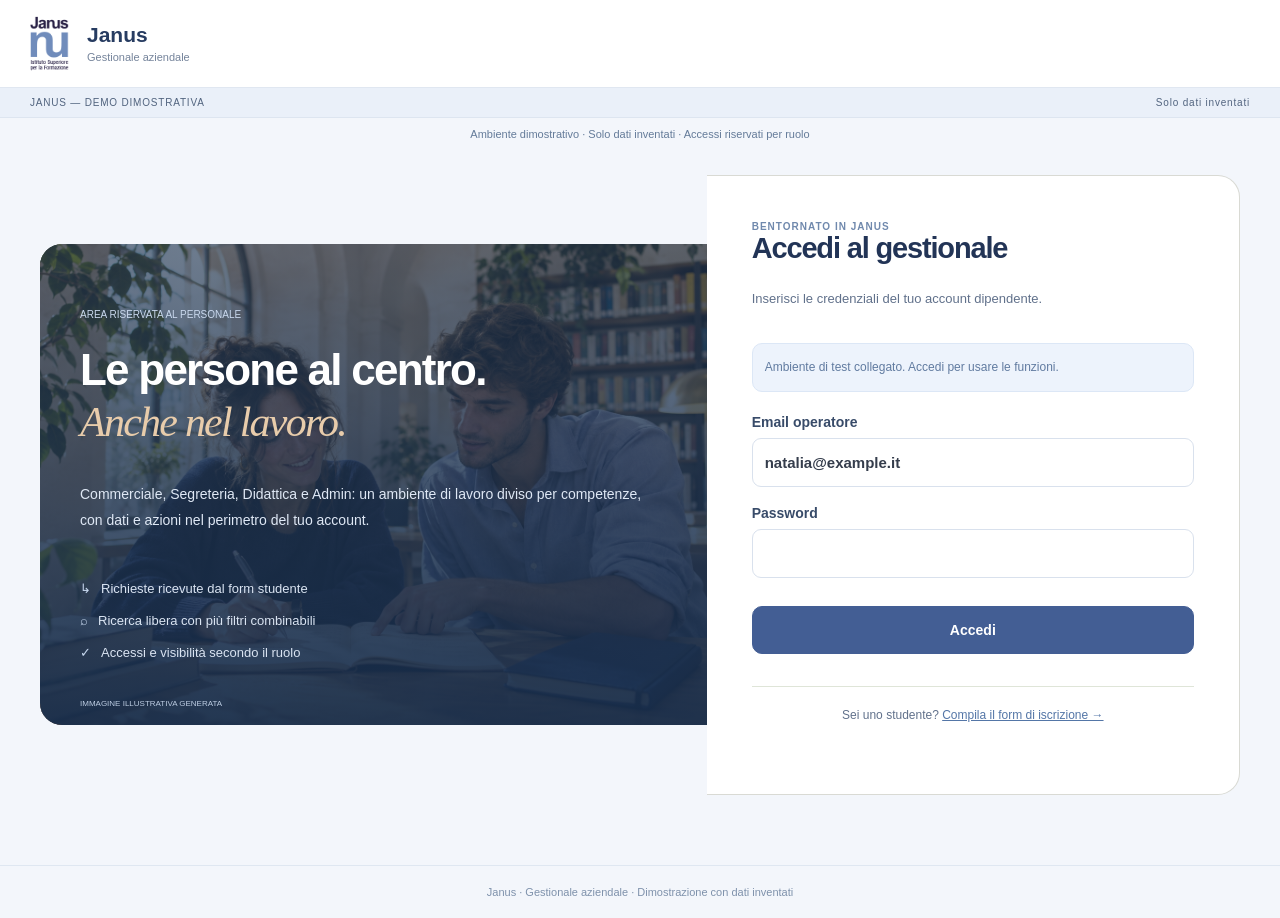
==== gestionale-d.html @ 0e10361b "Pubblica i file della demo Janus con form e reparti del personale" ====
<!doctype html><html lang="it"><head><meta charset="utf-8"><meta name="viewport" content="width=device-width,initial-scale=1"><meta name="robots" content="noindex,nofollow"><meta name="referrer" content="no-referrer"><title>Janus · Proposta D · Area personale</title><link rel="stylesheet" href="./style.css"><link rel="stylesheet" href="./enrollment.css"><link rel="stylesheet" href="./concept-c.css"><link rel="stylesheet" href="./concept-d.css"></head><body class="concept-c concept-d staff-c">
<header class="topbar"><a class="brand" href="./iscrizione-d.html"><img src="./assets/janus_logo-1.png" alt="Janus — Istituto Superiore per la Formazione"><span>Janus<small>Gestionale aziendale</small></span></a><div class="account"><span id="account-label"></span><button id="show-password" class="quiet" hidden>La mia password</button><button id="logout" class="quiet" hidden>Esci ↗</button></div></header><div class="c-proposal"><span>JANUS — DEMO DIMOSTRATIVA</span><span>Solo dati inventati</span></div>
<div class="demo-note">Ambiente dimostrativo · Solo dati inventati · Accessi riservati per ruolo</div>
<main class="staff-main"><section id="welcome" class="welcome staff-login"><div class="staff-login-copy"><span class="login-illustration-note">IMMAGINE ILLUSTRATIVA GENERATA</span><span class="tag"><span class="tag-dot"></span> AREA RISERVATA AL PERSONALE</span><h1>Le persone al centro.<br><em>Anche nel lavoro.</em></h1><p>Commerciale, Segreteria, Didattica e Admin: un ambiente di lavoro diviso per competenze, con dati e azioni nel perimetro del tuo account.</p><ul class="login-features"><li><span class="feature-icon" aria-hidden="true">↳</span>Richieste ricevute dal form studente</li><li><span class="feature-icon" aria-hidden="true">⌕</span>Ricerca libera con più filtri combinabili</li><li><span class="feature-icon" aria-hidden="true">✓</span>Accessi e visibilità secondo il ruolo</li></ul></div>
<section class="card login-card" aria-labelledby="login-title"><span class="eyebrow">BENTORNATO IN JANUS</span><h2 id="login-title">Accedi al gestionale</h2><p>Inserisci le credenziali del tuo account dipendente.</p><p id="connection" class="notice" role="status"></p><form id="login-form"><label>Email operatore<input type="email" name="email" autocomplete="username" value="natalia@example.it" required></label><label>Password<input type="password" name="password" autocomplete="current-password" required></label><button class="primary" id="login-button">Accedi</button><p id="login-error" class="error" role="alert"></p></form><p class="login-bottom">Sei uno studente? <a href="./iscrizione-d.html">Compila il form di iscrizione →</a></p></section></section>
<section id="workspace" class="staff-workspace" hidden>
<aside class="c-workspace-top"><div class="d-nav-label">IL TUO SPAZIO DI LAVORO</div><nav id="department-nav" class="department-nav" aria-label="Reparti disponibili"></nav><nav class="c-utility-nav" aria-label="Strumenti"><button id="show-search" aria-pressed="false">Archivio studenti</button><button id="show-form">+ Inserisci</button><a href="./iscrizione-d.html" target="_blank" rel="noopener">Form cliente ↗</a></nav><div class="d-nav-note"><b>Janus, insieme.</b><span>Ogni reparto contribuisce al percorso dello studente.</span></div></aside>
<div class="staff-content"><div class="d-workspace-banner"><div><span class="d-eyebrow">PERSONE, PERCORSI, POSSIBILITÀ</span><h2>Il lavoro di oggi.<br><em>Il futuro di qualcuno.</em></h2><p>Richieste, studenti e attività: il tuo reparto, in un unico spazio.</p></div><img src="./assets/janus-studio-editoriale.png" alt="Scena illustrativa di studio"><small>Immagine illustrativa generata</small></div><div class="section-heading"><div><span class="eyebrow">GESTIONALE AZIENDALE</span><h1 id="workspace-title">Studenti e richieste</h1><p id="scope-label"></p></div><span class="workspace-status">DEMO · DATI DI PROVA</span></div>
<section id="detail-view" class="card application-detail" hidden aria-labelledby="detail-title"><div class="search-card-heading"><h2 id="detail-title">Dettaglio richiesta</h2><button id="close-detail" class="quiet">Torna ai risultati</button></div><p id="detail-error" class="error" role="alert"></p><dl class="detail-grid"><div><dt>Studente</dt><dd id="detail-name"></dd></div><div><dt>Email studente</dt><dd id="detail-email"></dd></div><div><dt>Data di nascita</dt><dd id="detail-birth"></dd></div><div><dt>Indirizzo di studio</dt><dd id="detail-track"></dd></div><div><dt>Pacchetto richiesto</dt><dd id="detail-package"></dd></div></dl><section id="detail-guardian" hidden><hr class="form-divider"><h3>Genitore o tutore dichiarato</h3><p id="detail-guardian-status"></p><dl class="detail-grid"><div><dt>Nominativo</dt><dd id="detail-guardian-name"></dd></div><div><dt>Relazione</dt><dd id="detail-guardian-relation"></dd></div><div><dt>Email</dt><dd id="detail-guardian-email"></dd></div></dl><p class="field-help">Dati riservati ai reparti autorizzati. Dichiarazione, verifica del titolo e ruoli contrattuali restano distinti.</p></section></section><section id="department-view" hidden><div class="department-heading"><div><span id="department-number"></span><h2 id="department-title"></h2></div><p id="department-description"></p><span id="department-scope"></span></div><div id="department-metrics" class="department-metrics"></div><div class="department-section-title"><h3>Il lavoro del reparto</h3><span>AZIONI DISPONIBILI NELLA DEMO</span></div><div id="department-tasks" class="department-tasks"></div><p id="department-error" class="error" role="alert"></p><section id="department-output" class="card department-output" hidden><h3 id="department-output-title"></h3><div id="department-content"></div><div id="department-pagination" class="actions" hidden><button id="department-previous" class="quiet">Precedenti</button><span id="department-page-label"></span><button id="department-next" class="quiet">Successivi</button></div></section><p id="department-limit" class="department-limit"></p><details class="c-project-map"><summary>Il progetto completo: reparti e prossime fasi</summary><div class="project-map-grid"><article><b>Tutor</b><p>Registro attività, richieste e materiali didattici. Previsto nelle fasi successive, non operativo in questa demo.</p></article><article><b>Supervisore generale</b><p>Coordinamento e consultazione trasversale, senza modifiche ai dati di reparto. Non ancora attivato nella demo.</p></article><article><b>Finanza</b><p>Contratti, rate, incassi e rimborsi con autorizzazioni dedicate. Fuori dal perimetro della demo di venerdì.</p></article></div></details></section><section id="search-view" class="card" aria-labelledby="search-title"><div class="search-card-heading"><h2 id="search-title">Trova lo studente che cerchi</h2><span class="tag">FILTRI FACOLTATIVI</span></div><p class="search-intro">Usa uno o più filtri a tua scelta, oppure apri l’elenco con «Mostra tutti gli studenti».</p><form id="search-form"><div class="grid filters"><label class="filter-name">Nome o cognome<input name="name" maxlength="160" placeholder="Es. Giulia Rossi"></label><label class="filter-email">Email<input name="email" maxlength="160" placeholder="Es. giulia.rossi"></label><label class="filter-region">Regione<select name="region" class="region"><option value="">Tutte le regioni</option></select></label><label class="filter-age">Età da<input name="min_age" type="number" min="0" max="100" placeholder="Nessun minimo"></label><label class="filter-age">Età fino a<input name="max_age" type="number" min="0" max="100" placeholder="Nessun massimo"></label><label class="filter-year">Anno scolastico<select name="school_year" class="years"><option value="">Tutti gli anni</option></select></label><label class="filter-track">Indirizzo di studio<select name="study_track" class="study-tracks"><option value="">Tutti gli indirizzi</option></select></label><label class="filter-track">Pacchetto Janus<select name="service_package" class="package-filter"><option value="">Tutti i pacchetti</option></select></label></div><div class="actions search-actions"><button class="primary">Cerca studenti</button><button id="show-all-students" type="button" class="quiet">Mostra tutti gli studenti</button><button type="reset" class="quiet">Azzera filtri</button><span id="search-status" role="status" aria-live="polite"></span></div></form><p id="search-error" class="error" role="alert"></p><div id="search-empty" class="search-empty"><div class="empty-icon" aria-hidden="true">⌕</div><h3>Da chi vuoi iniziare?</h3><p>Cerca uno studente per nome, email, regione o percorso di studio. L’elenco si apre solo quando lo richiedi.</p></div><div id="results-table" class="table-wrap" hidden><table><caption class="sr-only">Studenti corrispondenti a tutti i filtri</caption><thead><tr><th>Studente</th><th>Email</th><th>Regione</th><th>Età</th><th>Anno scolastico</th><th>Indirizzo di studio</th><th>Pacchetto</th><th>Richiesta</th><th>Dettagli</th></tr></thead><tbody id="results"></tbody></table></div><div class="actions" id="pagination" hidden><button id="previous" class="quiet">Precedenti</button><span id="page-label"></span><button id="next" class="quiet">Successivi</button></div></section>
<section id="form-view" class="card form-card" hidden aria-labelledby="form-title"><span class="eyebrow">NUOVA RICHIESTA DI PROVA</span><h2 id="form-title">Partiamo dai dati dello studente</h2><p>Questa sezione serve a inserire una nuova richiesta. I campi con * riguardano solo l’inserimento; nella ricerca tutti i filtri sono facoltativi. Documenti, contratti e iscrizioni reali restano nelle fasi successive.</p><form id="student-form" novalidate><fieldset class="age-selector"><legend>La richiesta riguarda uno studente</legend><div class="age-options"><label><input type="radio" name="student_age_group" value="adult"><span>Maggiorenne <small>18 anni o più</small></span></label><label><input type="radio" name="student_age_group" value="minor"><span>Minorenne <small>Con genitore o tutore</small></span></label></div><small data-error="student_age_group" class="error"></small><p class="field-help" data-age-hint></p></fieldset><div class="grid"><label>Nome inventato *<input name="given_name" maxlength="80" required autocomplete="off"><small data-error="given_name"></small></label><label>Cognome inventato *<input name="family_name" maxlength="80" required autocomplete="off"><small data-error="family_name"></small></label><label>Data di nascita inventata *<input name="birth_date" type="date" required><small data-error="birth_date"></small></label><label>Email inventata *<input name="email" type="email" placeholder="prova@example.test" maxlength="160" required autocomplete="off"><small data-error="email"></small></label><label>Regione *<select class="region" name="region" required><option value="">Scegli una regione</option></select><small data-error="region"></small></label><label>Anno scolastico *<select class="years" name="school_year" required><option value="">Scegli un anno</option></select><small data-error="school_year"></small></label><label class="full-width">Indirizzo di studio (facoltativo)<select name="study_track" class="study-tracks"><option value="">Non indicato</option></select><small data-error="study_track"></small></label></div><fieldset data-guardian-section class="guardian-panel" hidden><legend><div class="section-label"><span class="section-number">↳</span><div><h3>Genitore o tutore dello studente minorenne</h3><p>La richiesta deve essere compilata dal genitore o tutore. Usa solo dati inventati nella demo.</p></div></div></legend><div class="grid"><label>Relazione con lo studente *<select name="guardian_relationship"><option value="">Scegli una relazione</option><option value="genitore">Genitore</option><option value="tutore_legale">Tutore legale</option></select><small data-error="guardian_relationship"></small></label><label>Nome del genitore o tutore *<input name="guardian_given_name" maxlength="80" autocomplete="off"><small data-error="guardian_given_name"></small></label><label>Cognome del genitore o tutore *<input name="guardian_family_name" maxlength="80" autocomplete="off"><small data-error="guardian_family_name"></small></label><label>Email del genitore o tutore *<input name="guardian_email" type="email" maxlength="160" placeholder="genitore@example.test" autocomplete="off"><small data-error="guardian_email"></small></label></div><label class="checkbox"><input name="guardian_authority_confirm" type="checkbox"><span>Dichiaro di compilare questa richiesta come genitore o tutore dello studente minorenne. *</span></label><small data-error="guardian_authority_confirm" class="error"></small><p class="field-help">Il titolo dichiarato sarà verificato dal personale Janus. Questa dichiarazione non attribuisce automaticamente ruoli di contraente o pagatore.</p></fieldset><fieldset class="package-section"><legend><div class="section-label"><span class="section-number">03</span><div><h3>Il pacchetto Janus che ti interessa</h3><p>Indica una preferenza: il personale verificherà con te l’offerta e le condizioni.</p></div></div></legend><div class="package-grid" data-package-options></div><label class="checkbox package-undecided"><input type="radio" name="service_package" value="" checked><span>Non ho ancora scelto: preferisco confrontarmi con Janus.</span></label><small data-error="service_package" class="error"></small></fieldset><label class="checkbox"><input type="checkbox" name="synthetic_confirm" required><span>Confermo di aver inserito esclusivamente dati inventati. *</span></label><small data-error="synthetic_confirm" class="error"></small><p id="submit-error" class="error" role="alert"></p><div class="actions"><button id="submit-button" class="primary">Invia richiesta di prova</button><button type="button" id="cancel-form" class="quiet">Torna alla ricerca</button></div></form></section>
<section id="receipt" class="card receipt" hidden tabindex="-1" aria-labelledby="receipt-title"><div class="success-icon" aria-hidden="true">✓</div><h2 id="receipt-title">Richiesta acquisita!</h2><p>Il salvataggio nel database è riuscito.</p><p id="receipt-name"></p><p class="reference" id="receipt-id"></p><p>È una registrazione dimostrativa: non costituisce approvazione o iscrizione ai servizi.</p><button class="primary" id="receipt-search">Vai alla ricerca</button><button class="quiet" id="receipt-new">Inserisci un’altra richiesta</button></section>
<section id="password-view" class="card form-card" hidden aria-labelledby="password-title"><h2 id="password-title">Scegli la tua password</h2><p>Questa sarà la password da usare anche nelle prossime dimostrazioni. Usa almeno 12 caratteri e conservala nel tuo gestore password.</p><form id="password-form"><label>Nuova password<input name="new_password" type="password" autocomplete="new-password" minlength="12" maxlength="128" required></label><label>Ripeti la nuova password<input name="confirm_password" type="password" autocomplete="new-password" minlength="12" maxlength="128" required></label><p id="password-error" class="error" role="alert"></p><p id="password-status" role="status" aria-live="polite" style="color:#24784d"></p><div class="actions"><button id="save-password" class="primary">Salva la mia password</button><button id="cancel-password" type="button" class="quiet">Torna al gestionale</button></div></form></section>
</div></section></main><footer>Janus · Gestionale aziendale · Dimostrazione con dati inventati</footer><script type="module" src="./app.js"></script><script type="module" src="./role-workspaces.js"></script></body></html>
---- style.css ----
:root{font-family:Inter,system-ui,-apple-system,"Segoe UI",sans-serif;color:#2a2246;background:#f4f6fa;font-size:16px;--blue:#708cbb;--ink:#2a2246;--line:#e1e5ee}*{box-sizing:border-box}[hidden]{display:none!important}body{margin:0}.topbar{padding:16px max(24px,calc((100% - 1180px)/2));background:white;display:flex;justify-content:space-between;align-items:center;border-bottom:1px solid var(--line)}.brand{display:flex;gap:18px;align-items:center;text-decoration:none;color:var(--ink);font-weight:700;font-size:20px}.brand img{width:43px;height:auto}.brand small{display:block;font-size:12px;color:#66647a;font-weight:400;margin-top:4px}.account{display:flex;align-items:center;gap:12px;font-size:14px}.demo-note{text-align:center;padding:10px 20px;background:#e9eef8;font-size:13px;color:#384e75}main{max-width:1180px;margin:0 auto;padding:44px 24px;min-height:calc(100vh - 200px)}.welcome{display:grid;grid-template-columns:1.25fr 1fr;gap:70px;align-items:center;padding:36px 0}.eyebrow{font-size:11px;font-weight:750;letter-spacing:.13em;color:#526f9e}h1{font-size:clamp(28px,3.4vw,43px);line-height:1.17;letter-spacing:-.035em;margin:15px 0}h2{font-size:24px;margin:0 0 12px;letter-spacing:-.02em}p{line-height:1.6;color:#656278;margin:10px 0 22px}.pills{display:flex;gap:10px;flex-wrap:wrap}.pills span{padding:10px 13px;border-radius:25px;background:white;border:1px solid var(--line);font-size:14px}.card{background:white;border:1px solid var(--line);border-radius:18px;padding:30px;box-shadow:0 8px 28px #2a224606}.login-card{padding:32px}.notice{background:#fff5dc;color:#6a5010;border-radius:8px;padding:12px;font-size:14px}.notice.ready{background:#edf6ef;color:#245f3f}label{display:flex;flex-direction:column;gap:8px;font-size:14px;font-weight:600;margin-bottom:18px}input,select{width:100%;min-height:46px;border:1px solid #cbd1df;border-radius:8px;padding:10px 12px;font:inherit;font-weight:400;color:var(--ink);background:white}input::placeholder{color:#858394}button{font:inherit;font-size:14px;cursor:pointer;border:1px solid transparent;border-radius:8px;min-height:44px;padding:11px 18px;font-weight:650}.primary{background:#465f91;color:white}.primary:hover{background:#354b76}.quiet,.nav-button{background:white;color:var(--ink);border-color:#ccd3e0}.nav-button[aria-pressed=true]{background:#eaf0fa;border-color:#708cbb}button:disabled{cursor:not-allowed;opacity:.55}:focus-visible{outline:3px solid #708cbb;outline-offset:3px}.login-card button{width:100%}.section-heading{display:flex;justify-content:space-between;align-items:center;gap:24px;margin-bottom:25px}.section-heading h1{font-size:30px}.section-heading p{margin-bottom:0}.section-heading nav{display:flex;gap:10px;flex-shrink:0}.grid{display:grid;grid-template-columns:1fr 1fr;gap:0 22px}.filters{grid-template-columns:repeat(3,1fr)}.actions{display:flex;gap:12px;align-items:center;flex-wrap:wrap}.actions span{font-size:14px;color:#656278}.error,[data-error]{color:#a02d33;font-size:13px;line-height:1.5}[aria-invalid=true]{border-color:#a02d33}.table-wrap{overflow:auto;margin-top:24px}table{border-collapse:collapse;width:100%;font-size:14px;text-align:left;white-space:nowrap}th{padding:13px 15px;background:#f4f6fa;font-weight:600;color:#67637c}td{padding:17px 15px;border-bottom:1px solid var(--line)}td:first-child{font-weight:650}.badge{display:inline-block;font-size:12px;color:#486384;background:#edf2fa;border-radius:20px;padding:5px 9px}.form-card{max-width:820px;margin:0 auto}.checkbox{flex-direction:row;align-items:flex-start;font-weight:400}.checkbox input{width:19px;min-height:19px;margin:2px 0 0;flex-shrink:0}.receipt{max-width:700px;text-align:center;margin:25px auto}.success-icon{background:#e7f5ed;color:#24784d;width:76px;height:76px;font-size:44px;line-height:76px;border-radius:50%;margin:4px auto 24px}.receipt button{margin:5px}.reference{font-family:monospace;font-size:13px;overflow-wrap:anywhere}footer{padding:22px;text-align:center;font-size:12px;color:#6f6a82}.sr-only{position:absolute;clip:rect(0,0,0,0);width:1px;height:1px;overflow:hidden}#pagination{margin-top:20px}@media(max-width:800px){.welcome{grid-template-columns:1fr;gap:28px;padding-top:0}.section-heading{align-items:stretch;flex-direction:column}.filters{grid-template-columns:1fr 1fr}.section-heading nav{flex-wrap:wrap}main{padding:28px 16px}.card{padding:22px}.topbar{padding:12px 16px}.brand{font-size:16px}.account{max-width:45%;flex-wrap:wrap;justify-content:flex-end}}@media(max-width:480px){.grid{grid-template-columns:1fr}.actions>*{flex:1 1 auto}.brand small{font-size:10px}.brand img{width:35px}.welcome h1 br{display:none}.receipt{padding:22px 16px}}
:root .student-main{max-width:880px}.student-heading{max-width:680px;margin:0 auto 30px;text-align:center}.student-heading .pills{justify-content:center}.staff-link{color:#465f91;font-size:14px;text-decoration:none;font-weight:650}.student-help{font-size:13px;margin-bottom:0}.honeypot{position:absolute;left:-10000px;opacity:0;pointer-events:none}.student-main .form-card{max-width:none}
.journey{list-style:none;padding:0;display:grid;grid-template-columns:repeat(3,1fr);gap:12px;margin:26px 0 0;text-align:left}.journey li{padding:15px;border:1px solid var(--line);background:white;border-radius:12px}.journey .current{border-color:#708cbb;background:#edf2fa}.journey strong{display:block;font-size:14px}.journey span{display:block;font-size:12px;line-height:1.5;color:#656278;margin-top:7px}.full-width{grid-column:1/-1}.field-help{font-weight:400;font-size:12px;color:#656278}.study-track-cell{white-space:normal;min-width:180px;max-width:270px}@media(max-width:560px){.journey{grid-template-columns:1fr}.journey li{padding:12px 15px}.journey span{margin-top:3px}}
---- enrollment.css ----
.age-selector{margin:0 0 28px!important;padding:0!important;border:0!important;min-width:0}.age-selector legend{font-size:12px;color:#5b526b;font-weight:650;margin-bottom:13px}.age-options{display:grid;grid-template-columns:1fr 1fr;gap:12px}.age-options label{display:flex;flex-direction:row;gap:10px;align-items:center;border:1px solid #e2dce7;border-radius:8px;padding:14px;margin:0;cursor:pointer;background:#fff}.age-options label:has(input:checked){border-color:#708cbb;box-shadow:0 0 0 2px #708cbb15;background:#f5f7fc}.age-options input{min-height:17px!important;width:17px!important;flex-shrink:0;accent-color:#536f9e}.age-options span{font-size:12px;line-height:1.6}.age-options small{display:block;font-size:10px;font-weight:400;color:#7d7188}.age-selector .field-help{margin:12px 0 0;font-size:11px}.guardian-panel{margin:8px 0 26px!important;padding:21px!important;background:#f3f6fb;border:1px solid #dce4f2!important;border-radius:10px;min-width:0}.guardian-panel legend{padding:0!important;float:left;width:100%;margin-bottom:12px}.guardian-panel .grid{clear:both}.guardian-panel .section-label p{font-size:11px}.guardian-panel .checkbox{flex-direction:row;font-size:11px;line-height:1.7}.guardian-panel .checkbox input{min-height:17px;width:17px;flex-shrink:0;accent-color:#536f9e}.package-section{margin:8px 0 27px!important;padding:0!important;border:0!important;min-width:0}.package-grid{display:grid;grid-template-columns:1fr 1fr;gap:12px}.package-choice{position:relative;border:1px solid #e3dce5;background:#fff;border-radius:10px;padding:19px 17px;display:flex;flex-direction:row;align-items:flex-start;gap:9px;cursor:pointer;margin:0!important;min-width:0}.package-choice:has(input:checked){border-color:#b79a67;background:#fcfaf5;box-shadow:0 0 0 2px #b79a6718}.package-choice input{min-height:17px!important;width:17px!important;margin:2px 0 0;accent-color:#947748;flex-shrink:0}.package-copy{display:block;min-width:0}.package-copy .package-tag{display:block;font-size:8px;text-transform:uppercase;letter-spacing:.1em;color:#8c754e;margin-bottom:9px}.package-copy strong{display:block;font-family:Georgia,serif;font-weight:400;font-size:18px;line-height:1.35;color:#3a2e4d;margin-bottom:9px}.package-copy>span:last-child{display:block;font-size:10px;line-height:1.8;font-weight:400;color:#766a80}.package-undecided{margin:17px 0 0!important;align-items:center!important;font-size:11px!important}.package-undecided input{width:17px;min-height:17px;accent-color:#536f9e}.minor-badge{display:inline-block;margin-left:6px;font-size:8px;padding:3px 6px;background:#f8f0de;border-radius:4px;color:#816535;vertical-align:middle}.package-cell{white-space:normal;min-width:140px;max-width:190px;font-size:11px}.row-detail{font-size:10px!important;min-height:31px!important;padding:6px 9px!important}.detail-grid{display:grid;grid-template-columns:1fr 1fr;gap:22px;margin:26px 0}.detail-grid dt{font-size:10px;color:#7a6d85;margin-bottom:8px}.detail-grid dd{font-size:13px;margin:0;color:#3b2f4e;overflow-wrap:anywhere}.application-detail #detail-guardian-status{font-size:12px;color:#8b6b37}.staff-page .package-choice{padding:19px}.staff-page .guardian-panel{padding:24px!important}@media(max-width:600px){.package-grid{grid-template-columns:1fr}.package-choice{padding:20px}.age-options{gap:9px}.age-options label{padding:11px;gap:8px}.age-options span{font-size:11px}.age-options small{font-size:9px}.guardian-panel{padding:17px!important}.detail-grid{grid-template-columns:1fr}.package-copy strong{font-size:20px}.package-copy>span:last-child{font-size:11px}}
---- concept-c.css ----
:root{--c-ink:#262b36;--c-paper:#f4f2ec;--c-blue:#708cbb;--c-orange:#ee9c79;--c-mint:#c9d9bd;--c-lilac:#d1cce3}.concept-c{background:var(--c-paper);font-family:"Segoe UI",Arial,sans-serif;color:var(--c-ink);font-size:15px}.concept-c h1,.concept-c h2,.concept-c h3{color:var(--c-ink);font-family:"Segoe UI",Arial,sans-serif;letter-spacing:-.045em}.concept-c p{color:#686b70;font-size:13px;line-height:1.8}.concept-c .primary{background:#282e3a;color:white;border:1px solid #282e3a;border-radius:3px;font-size:12px;box-shadow:none}.concept-c .primary:hover{background:#47556e}.concept-c .quiet{border:1px solid #d6d6cf;border-radius:3px;color:#444c5c;background:transparent;font-size:12px}.concept-c input,.concept-c select{background:#fff;border:1px solid #d7d8d3;border-radius:3px;font:inherit;font-size:13px;min-height:47px;color:#353d4c}.concept-c input:focus,.concept-c select:focus{outline:2px solid #708cbb;outline-offset:1px}.concept-c label{font-size:12px;color:#4e5664}.concept-c button{border-radius:3px}.concept-c .card{border:1px solid #d9dad4;border-radius:4px;box-shadow:none;background:#fbfbf8}.c-top{max-width:1320px;margin:auto;padding:22px 30px;display:flex;justify-content:space-between;align-items:center;gap:20px}.c-brand{display:flex;gap:15px;align-items:center;text-decoration:none;color:#303745;font-size:23px;font-weight:700}.c-brand img{width:38px;height:auto}.c-brand small{display:block;font-size:10px;font-weight:400;letter-spacing:.03em;color:#777b80;margin-top:5px}.c-employee{color:#4b5360;font-size:11px;text-decoration:none;display:flex;gap:25px;align-items:center;border-bottom:1px solid #9ca2aa;padding-bottom:8px}.c-employee span{font-size:20px}.c-proposal{display:flex;justify-content:space-between;gap:18px;align-items:center;border-top:1px solid #d9dbd5;border-bottom:1px solid #d9dbd5;padding:9px max(25px,calc((100% - 1260px)/2));font-size:9px;letter-spacing:.08em;color:#6b717b}.c-proposal div{display:flex;gap:18px}.c-proposal a{color:#676e79;letter-spacing:0;text-decoration:none;border-bottom:1px solid #aeb3b9}.c-client-main{max-width:1320px;padding:0 30px;margin:auto}.c-poster{display:grid;grid-template-columns:1.3fr 1fr;min-height:500px;gap:60px;align-items:center;padding:62px 0 54px}.c-kicker{font-size:9px;letter-spacing:.12em;font-weight:650;color:#677588}.c-poster h1{font-size:69px;line-height:1.02;letter-spacing:-.065em;font-weight:650;margin:24px 0}.c-poster h1 em{font-style:normal;color:#6a87b5}.c-poster-copy>p{font-size:13px;max-width:400px;line-height:1.9;margin-bottom:24px}.c-start{display:inline-flex;gap:55px;align-items:center;background:#303744;color:#fff;font-size:11px;font-weight:600;padding:15px 18px;text-decoration:none;border-radius:2px}.c-start span{font-size:19px;font-weight:400}.c-poster-copy>small{display:block;font-size:10px;color:#858b91;margin-top:18px}.c-route-art{height:370px;position:relative;max-width:450px;width:100%;justify-self:end;border:1px solid #d1d4ce;background:linear-gradient(90deg,#d1d4ce40 1px,transparent 1px),linear-gradient(#d1d4ce40 1px,transparent 1px);background-size:28px 28px;overflow:hidden}.route-line{position:absolute;width:200px;height:210px;left:110px;top:62px;border:26px solid #708cbb;border-right-color:#c6d5bb;border-radius:90px 90px 80px 0;transform:rotate(-20deg)}.route-node{position:absolute;display:flex;align-items:center;gap:12px;background:#f8f6f1;border:1px solid #cbd0c9;padding:12px 16px;box-shadow:6px 6px 0 #30374412}.route-node b{display:grid;place-items:center;width:37px;height:37px;border-radius:50%;font-size:12px;font-weight:600;color:#3f4c5f}.route-node span{font-size:12px;letter-spacing:-.02em}.node-one{left:25px;top:35px}.node-one b{background:#b8cae3}.node-two{right:20px;top:148px}.node-two b{background:#efc0a7}.node-three{left:52px;bottom:30px}.node-three b{background:#cbdcbd}.route-label{position:absolute;right:17px;bottom:18px;font-size:8px;line-height:1.7;letter-spacing:.12em;color:#7d8490}.c-demo{font-size:10px;letter-spacing:.04em;border-top:1px solid #d7dad3;border-bottom:1px solid #d7dad3;padding:13px 0;color:#7b7971}.c-wizard-layout{display:grid;grid-template-columns:270px minmax(0,1fr);gap:66px;padding:57px 0 65px;align-items:start}.c-step-rail{position:sticky;top:25px}.c-step-rail h2{font-size:39px;line-height:1.05;font-weight:600;margin:20px 0 29px;letter-spacing:-.055em}.c-step-rail nav{display:grid;gap:4px}.c-step-rail nav button{border:0;border-top:1px solid #d7dad3;background:transparent;display:flex;gap:15px;text-align:left;padding:18px 0;align-items:center;color:#6e7683}.c-step-rail nav button b{font-size:10px;display:grid;place-items:center;width:31px;height:31px;border:1px solid #d1d5d0;border-radius:50%;font-weight:500}.c-step-rail nav button span{font-size:12px;font-weight:600}.c-step-rail nav button small{display:block;font-size:10px;line-height:1.7;font-weight:400;margin-top:4px;color:#8a9098}.c-step-rail nav button[aria-current=step]{color:#3b547b}.c-step-rail nav button[aria-current=step] b{background:#708cbb;color:white;border-color:#708cbb}.c-step-rail nav button:disabled{opacity:.5;cursor:default}.c-side-note{margin-top:28px;padding:17px 15px;background:#e6e8e0;font-size:11px;line-height:1.8;color:#767d7d}.c-form-stage{border:1px solid #d4d7d0;background:#fdfdfb;min-width:0;padding:32px 36px}.c-stage-header{display:flex;justify-content:space-between;gap:15px;align-items:center}.c-stage-header h2{font-size:27px;font-weight:600;margin:7px 0 0}.c-pill{padding:7px 11px;background:#ebeee6;border-radius:2px;font-size:9px;color:#747b70}.c-progress-track{height:3px;background:#e7e9e3;margin:26px 0 30px}.c-progress-track div{height:100%;background:#708cbb;width:33.33%}.concept-c .wizard-step fieldset{border:0;margin:0 0 26px;padding:0;min-width:0}.concept-c .section-label{display:flex;gap:12px;align-items:center;margin-bottom:23px}.concept-c .section-label h3{font-size:15px;margin:0;font-weight:650}.concept-c .section-label p{font-size:11px;margin:5px 0 0}.concept-c .section-number{font-size:10px;color:#7284a3;border:1px solid #dce1e9;padding:7px;background:#eff2f7}.concept-c .client-summary{display:flex;flex-wrap:wrap;gap:11px 20px;font-size:12px;line-height:1.7}.concept-c .submit-area{border:1px solid #dde0d7;background:#f3f5ef;padding:21px;margin:18px 0}.concept-c .notice{font-size:11px;line-height:1.8;border-radius:2px;background:#fbfaee}.concept-c .package-grid{gap:14px}.concept-c .package-choice{border-radius:3px;border-color:#d5d8d1;background:#fafbf7}.concept-c .package-choice:has(input:checked){background:#eef2f8;border-color:#708cbb;box-shadow:none}.concept-c .package-copy strong{font-family:"Segoe UI",Arial,sans-serif;font-size:17px;font-weight:600;color:#374258}.concept-c .package-copy .package-tag{color:#8c765d}.concept-c .guardian-panel{border-radius:3px;background:#eff3f8}.concept-c .age-options label{border-radius:3px}.concept-c .age-options label:has(input:checked){background:#edf2f9;box-shadow:none}.concept-c .student-help{font-size:10px;text-align:center;line-height:1.8}.concept-c #submit-button{width:100%;margin-top:20px;min-height:49px}.c-wizard-actions{border-top:1px solid #e3e5de;margin-top:24px;padding-top:23px;display:flex;justify-content:space-between;gap:15px;align-items:center}.c-wizard-actions>span{font-size:10px;color:#7d838c}.c-back{border:0;background:none;color:#758298;font-size:11px;padding:10px 0;margin-top:11px;min-height:35px}.c-footer{max-width:1260px;margin:auto;border-top:1px solid #d7dad3;padding:24px 0 30px;display:flex;justify-content:space-between;gap:20px;font-size:10px;color:#7b818b}.c-footer a{color:#6e7f98;text-decoration:none}.client-c .receipt{padding:28px 0;border:0;background:none;box-shadow:none;margin:0}.client-c .receipt h2{font-size:28px}.client-c .success-icon{background:#e4eddd;color:#66824b;width:68px;height:68px;line-height:68px;border-radius:50%;font-size:34px;margin:20px auto}.client-c .tag{font-size:9px;color:#829373}.client-c .reference{font-size:10px;overflow-wrap:anywhere;background:#f1f3ec;padding:14px}.client-c .receipt-note{background:#f0f3f8;padding:20px;margin:22px 0}.client-c .receipt-note h3{font-size:17px}.client-c .receipt p{font-size:12px}
.staff-c{background:#f0f1ed}.staff-c .topbar{background:#292f3b;padding:16px 30px;min-height:80px;border-bottom:0}.staff-c .brand{color:#f7f8f5;font-size:21px}.staff-c .brand img{background:#fff;padding:5px;width:39px;border-radius:3px}.staff-c .brand small{color:#afb9ca;font-size:10px}.staff-c .account{color:#cbd2de;font-size:11px;display:flex;gap:10px;align-items:center}.staff-c .account button{background:#ffffff0c;color:#e0e4ec;border-color:#ffffff2a;font-size:10px;min-height:33px;padding:7px 11px}.staff-c .c-proposal{background:#e7e9e3;border-top:0}.staff-c .demo-note{background:#edf0e8;color:#7e887a;font-size:10px;padding:8px}.staff-c .staff-main{max-width:1420px;margin:auto;padding:0 30px;min-height:calc(100vh - 185px)}.staff-c .staff-workspace{display:block}.c-workspace-top{border-bottom:1px solid #d6dcd4;padding:20px 0;display:flex;justify-content:space-between;gap:20px;align-items:center}.department-nav{display:flex;gap:6px;flex-wrap:wrap}.department-tab{display:flex;align-items:center;gap:10px;padding:9px 14px;background:#fbfcf9;border:1px solid #d6dcd4;color:#68727c;font-size:11px;min-height:42px}.department-tab span{font-size:8px;display:grid;place-items:center;width:22px;height:22px;border:1px solid #d8ddd5;border-radius:50%}.department-tab[aria-pressed=true]{background:#303845;border-color:#303845;color:#fff}.department-tab[aria-pressed=true] span{border-color:#ffffff4a}.c-utility-nav{display:flex;gap:12px;align-items:center}.c-utility-nav button,.c-utility-nav a{border:0;background:transparent;color:#6f7c8c;font-size:10px;padding:8px 3px;text-decoration:none;min-height:34px;font-weight:600}.c-utility-nav button[aria-pressed=true]{border-bottom:2px solid #708cbb}.staff-c .staff-content{padding:28px 0 45px}.staff-c .section-heading{margin:0 0 25px;display:flex;justify-content:space-between;align-items:center;gap:20px}.staff-c .section-heading h1{font-size:29px;margin:8px 0;font-weight:650}.staff-c .section-heading p{font-size:11px;margin:0}.staff-c .eyebrow{font-size:8px;letter-spacing:.1em;color:#80909e}.staff-c .workspace-status{font-size:8px;border:1px solid #d7dcd5;padding:9px;color:#8c948c}.staff-c .staff-content .card{padding:26px}.staff-c .search-card-heading{display:flex;justify-content:space-between;gap:15px}.staff-c .search-card-heading h2{font-size:18px}.staff-c .tag{font-size:8px;color:#83917b;background:#eaf0e6;padding:7px 9px;height:max-content}.staff-c .search-intro{font-size:11px;margin:0 0 23px}.staff-c .filters{grid-template-columns:repeat(4,minmax(0,1fr));gap:0 16px}.staff-c .filters label{font-size:10px}.staff-c .filters input,.staff-c .filters select{font-size:12px;min-height:43px}.staff-c .search-actions{border-top:1px solid #e4e7df;border-bottom:1px solid #e4e7df;padding:18px 0;gap:10px}.staff-c .search-actions #search-status{flex-basis:100%;font-size:10px;color:#87918b}.staff-c .search-empty{padding:42px;text-align:center}.staff-c .empty-icon{font-size:32px;color:#8c9b88}.staff-c .search-empty h3{font-size:19px}.staff-c .search-empty p{font-size:11px;max-width:390px;margin:auto}.staff-c table{font-size:11px}.staff-c th{font-size:9px;background:#edf1e8;color:#859080}.staff-c td{padding:15px 13px;border-color:#e7eae3}.staff-c .study-track-cell,.staff-c .package-cell{white-space:normal;min-width:160px;max-width:200px}.staff-c .badge{font-size:9px;background:#eaf0e2;color:#7b916a}.department-heading{border-top:2px solid #303845;display:grid;grid-template-columns:1fr 1.2fr;gap:16px 30px;padding:25px 0 20px}.department-heading>div{display:flex;gap:16px;align-items:center}.department-heading>div>span{font-size:12px;padding:11px;border:1px solid #cbd2c8;color:#7e8c7e}.department-heading h2{font-size:36px;font-weight:600;margin:0}.department-heading>p{font-size:13px;line-height:1.9;margin:0;align-self:center}.department-heading>span{grid-column:1/-1;font-size:10px;color:#8d978c}.department-metrics{display:grid;grid-template-columns:repeat(4,1fr);gap:14px;margin:10px 0 34px}.department-metric{border:1px solid #d6dcd3;min-height:115px;padding:19px;background:#f8f9f5;display:flex;flex-direction:column;justify-content:space-between;gap:16px}.department-metric span{font-size:10px;color:#828b80}.department-metric strong{font-size:30px;font-weight:500;color:#536048}.department-metric:nth-child(2){background:#eef1f8}.department-metric:nth-child(2) strong{color:#748bb3}.department-metric:nth-child(3){background:#f6eee6}.department-metric:nth-child(3) strong{color:#b88e6b}.department-metric:nth-child(4){background:#efedf6}.department-metric:nth-child(4) strong{color:#9688b1}.department-section-title{display:flex;justify-content:space-between;gap:20px;align-items:center;margin:0 0 17px}.department-section-title h3{font-size:18px;margin:0}.department-section-title>span{font-size:8px;letter-spacing:.07em;color:#8b9488}.department-tasks{display:grid;grid-template-columns:repeat(3,minmax(0,1fr));gap:15px}.department-task{min-height:150px;position:relative;display:flex;flex-direction:column;gap:13px;text-align:left;background:#fafbf8;border:1px solid #d5ddd0;padding:22px;color:#58664f;white-space:normal}.department-task:hover{background:#f0f4eb;border-color:#adbca0}.department-task strong{font-size:16px;font-weight:600;letter-spacing:-.025em;padding-right:20px}.department-task>span{font-size:11px;line-height:1.8;color:#88917f;max-width:240px;font-weight:400}.task-arrow{position:absolute;right:18px;top:20px;font-size:18px;font-weight:400;color:#97a68b}.department-output{margin-top:28px}.department-output h3{font-size:20px;margin:0 0 20px}.department-output table{width:100%}.department-limit{font-size:10px!important;line-height:1.9!important;color:#8b9188!important;border-left:2px solid #d1dac9;padding:0 0 0 15px;margin:25px 0}.role-empty{padding:20px 0;font-size:12px}.role-catalog-grid{display:grid;grid-template-columns:repeat(4,minmax(0,1fr));gap:12px}.role-catalog-card{border:1px solid #d8ded2;padding:18px;background:#f8faf5}.role-catalog-card>span{font-size:8px;letter-spacing:.08em;color:#a28c70;text-transform:uppercase}.role-catalog-card h3{font-size:15px;line-height:1.4;margin:10px 0}.role-catalog-card p{font-size:10px;line-height:1.9;margin:0}.role-track-list{display:flex;flex-wrap:wrap;gap:8px}.role-track-list span{font-size:10px;background:#eef2e8;border:1px solid #dce3d5;padding:8px 10px;color:#809170}.role-subtitle{font-size:15px;margin:24px 0 15px}.c-project-map{border-top:1px solid #d6ded0;padding:20px 0 0;margin-top:30px}.c-project-map summary{font-size:11px;cursor:pointer;color:#829374}.project-map-grid{display:grid;grid-template-columns:repeat(3,1fr);gap:18px;margin-top:20px}.project-map-grid article{border:1px dashed #d2dcc9;padding:17px}.project-map-grid b{font-size:12px;color:#7f906f}.project-map-grid p{font-size:10px;line-height:1.9}.staff-c .staff-login{grid-template-columns:1.2fr 1fr;gap:70px;padding:60px 30px;max-width:1100px;margin:auto;min-height:600px}.staff-c .staff-login-copy{position:relative;padding-left:28px;border-left:8px solid #b9c9df}.staff-c .staff-login-copy h1{font-size:49px;font-weight:600;line-height:1.05;margin:25px 0}.staff-c .staff-login-copy .tag{background:transparent;padding:0;color:#8393a9}.staff-c .staff-login-copy>p{font-size:13px;line-height:1.9}.staff-c .login-features{list-style:none;margin:25px 0 0;padding:0;display:grid;gap:13px;font-size:11px;color:#8b9489}.staff-c .feature-icon{margin-right:10px;color:#9aa991}.staff-c .login-illustration-note{display:none}.staff-c .login-card{padding:32px}.staff-c .login-card .eyebrow{color:#899a7a}.staff-c .login-card h2{font-size:26px;font-weight:600}.staff-c .login-card>p{font-size:11px;line-height:1.9}.staff-c .login-card .notice{font-size:10px;border-radius:2px;background:#eef3e9;color:#879879;border:1px solid #dce5d3}.staff-c .login-bottom{text-align:center;padding-top:17px;border-top:1px solid #dfe5d8;font-size:10px!important}.staff-c .login-bottom a{color:#8797aa}.staff-c footer{padding:20px;text-align:center;font-size:10px;color:#97a08e;border-top:1px solid #d6ded0}.concept-c .full-width{grid-column:1/-1}
@media(max-width:1050px){.c-poster h1{font-size:57px}.c-poster{gap:25px}.c-route-art{height:330px}.route-line{left:70px;width:170px}.node-one{left:15px;top:30px}.node-two{right:10px;top:136px}.node-three{left:27px;bottom:22px}.c-wizard-layout{gap:30px;grid-template-columns:225px minmax(0,1fr)}.c-form-stage{padding:27px}.c-workspace-top{align-items:flex-start;flex-direction:column;gap:12px}.department-tasks{gap:11px}.department-task{padding:18px}.role-catalog-grid{grid-template-columns:1fr 1fr}.staff-c .filters{grid-template-columns:1fr 1fr}}
@media(max-width:760px){.c-top{padding:16px 20px}.c-brand{font-size:19px;gap:11px}.c-brand img{width:30px}.c-brand small{font-size:8px;max-width:165px;line-height:1.5}.c-employee{font-size:9px;gap:12px}.c-proposal{padding:9px 20px;font-size:8px}.c-client-main{padding:0 20px}.c-poster{grid-template-columns:1fr;padding:36px 0 29px;gap:28px;min-height:0}.c-poster h1{font-size:53px;line-height:1.03;margin:20px 0}.c-poster-copy>p{font-size:12px;max-width:400px}.c-route-art{height:240px;justify-self:stretch;max-width:none}.route-line{left:90px;top:40px;width:165px;height:170px;border-width:21px}.route-node{padding:9px 13px;gap:10px}.route-node b{height:27px;width:27px;font-size:9px}.route-node span{font-size:10px}.node-one{top:15px;left:20px}.node-two{right:15px;top:96px}.node-three{bottom:15px;left:34px}.route-label{font-size:7px;bottom:13px;right:13px}.c-demo{font-size:9px;line-height:1.8}.c-wizard-layout{display:block;padding:32px 0 40px}.c-step-rail{position:static}.c-step-rail h2,.c-side-note{display:none}.c-step-rail nav{display:grid;grid-template-columns:repeat(3,1fr);gap:8px;margin:14px 0 23px}.c-step-rail nav button{display:block;border:1px solid #d8ded2;padding:10px 9px;min-width:0;min-height:94px}.c-step-rail nav button span{display:block;font-size:9px;line-height:1.7;margin-top:7px}.c-step-rail nav button small{display:none}.c-step-rail nav button b{width:25px;height:25px;font-size:8px}.c-form-stage{padding:25px 20px}.c-stage-header h2{font-size:24px}.c-pill{font-size:8px;padding:6px 8px;max-width:100px;line-height:1.6;text-align:center}.concept-c .grid{grid-template-columns:1fr}.c-wizard-actions{gap:12px;flex-wrap:wrap}.c-wizard-actions>span{font-size:9px}.c-wizard-actions button{font-size:11px;width:100%}.c-footer{margin:0 20px;flex-wrap:wrap;font-size:9px;line-height:1.7}.staff-c .topbar{padding:15px 18px;min-height:76px}.staff-c .brand{font-size:19px}.staff-c .brand img{width:33px}.staff-c .account{font-size:9px;max-width:54%;flex-wrap:wrap;justify-content:flex-end}.staff-c .account button{font-size:9px;min-height:29px;padding:6px 8px}.staff-c .staff-main{padding:0 18px}.c-workspace-top{padding:16px 0;gap:14px}.department-nav{display:grid;grid-template-columns:1fr 1fr;width:100%;gap:7px}.department-tab{font-size:10px;gap:8px;padding:9px 11px}.department-tab span{font-size:7px;width:20px;height:20px}.c-utility-nav{gap:17px;flex-wrap:wrap}.c-utility-nav button,.c-utility-nav a{font-size:9px}.staff-c .section-heading h1{font-size:25px}.staff-c .workspace-status{font-size:7px;max-width:85px;line-height:1.7;text-align:center}.staff-c .section-heading{gap:14px}.staff-c .section-heading p{font-size:10px}.department-heading{grid-template-columns:1fr;gap:14px;padding:20px 0 13px}.department-heading h2{font-size:30px}.department-heading>p{font-size:12px}.department-heading>span{font-size:9px;line-height:1.8}.department-metrics{grid-template-columns:1fr 1fr;gap:10px;margin-bottom:27px}.department-metric{min-height:100px;padding:16px}.department-metric span{font-size:9px}.department-metric strong{font-size:26px}.department-section-title{align-items:flex-start;gap:16px}.department-section-title h3{font-size:17px}.department-section-title>span{font-size:7px;line-height:1.8;text-align:right;max-width:120px}.department-tasks{grid-template-columns:1fr}.department-task{min-height:120px;padding:20px}.department-task strong{font-size:17px}.department-task>span{font-size:11px;max-width:none;padding-right:17px}.department-limit{font-size:9px!important}.staff-c .staff-content .card{padding:22px 19px}.staff-c .filters{grid-template-columns:1fr 1fr}.staff-c .filters label:not(.filter-age){grid-column:1/-1}.staff-c .search-actions button{font-size:10px}.staff-c .search-empty{padding:30px 10px}.role-catalog-grid,.project-map-grid{grid-template-columns:1fr}.staff-c .staff-login{grid-template-columns:1fr;gap:25px;padding:34px 0 45px;min-height:0}.staff-c .staff-login-copy{padding-left:20px;border-width:5px}.staff-c .staff-login-copy h1{font-size:38px;margin:20px 0}.staff-c .staff-login-copy>p{font-size:12px}.staff-c .login-features{display:none}.staff-c .login-card{padding:27px 23px}.concept-c .guardian-panel{padding:19px!important}.concept-c .package-grid{grid-template-columns:1fr}}
---- concept-d.css ----
/* Orizzonti: fotografia, blu Janus, superfici morbide e navigazione per reparto. */
.concept-d{--d-blue:#435e94;--d-deep:#223456;--d-muted:#61718b;--d-bg:#f3f6fb;background:var(--d-bg);color:#223456;font-family:"Segoe UI",Arial,sans-serif;font-size:16px}
.concept-d h1,.concept-d h2,.concept-d h3{color:var(--d-deep);letter-spacing:-.04em}
.concept-d p{font-size:15px;color:#61718b;line-height:1.7}
.concept-d a:focus-visible,.concept-d button:focus-visible{outline:3px solid #bb754a;outline-offset:4px}
.concept-d .primary{background:var(--d-blue);border-color:var(--d-blue);border-radius:10px;font-size:14px;min-height:48px;padding:12px 22px}
.concept-d .primary:hover{background:#304a7d}.concept-d .quiet{border-radius:9px;font-size:14px;min-height:44px;background:#fff;border-color:#d9e1ed;color:#405574}
.concept-d input,.concept-d select{font-size:15px;border-radius:9px;border-color:#d9e1ed;min-height:49px}.concept-d label{font-size:14px;color:#384b69}
.concept-d .c-top{max-width:1320px;padding:20px 34px}.concept-d .c-brand{gap:16px;font-size:25px}.concept-d .c-brand img{width:40px}.concept-d .c-brand small{font-size:11px;color:#67738a}.concept-d .c-employee{background:#e8edf6;color:#344e7b;border:0;border-radius:9px;padding:13px 18px;font-size:13px;gap:18px}
.concept-d .c-proposal{padding:9px max(30px,calc((100% - 1252px)/2));font-size:10px;background:#e9eef7;color:#52647f;border-color:#dde5f0}.concept-d .c-proposal a{color:#52647f}
.concept-d .c-client-main{max-width:1320px;padding:24px 34px 0}
.d-hero{position:relative;isolation:isolate;min-height:530px;border-radius:24px;overflow:hidden;background:#34486b;display:flex;align-items:center}
.d-hero-image,.d-hero-shade{position:absolute;inset:0;width:100%;height:100%;object-fit:cover;z-index:-2}.d-hero-image{object-position:center 48%}
.d-hero-shade{z-index:-1;background:linear-gradient(90deg,#142644f0 0%,#1e304ce6 27%,#2437518c 53%,#1d2c4210 78%)}
.d-hero-content{padding:54px 48px 62px;width:58%}.d-eyebrow{font-size:11px;letter-spacing:.14em;font-weight:650}.d-hero .d-eyebrow{color:#ccd9ee}
.concept-d .d-hero h1{font-size:59px;line-height:1.07;color:#fff;margin:24px 0;letter-spacing:-.055em;font-weight:600}.d-hero h1 em{font-family:Georgia,serif;font-weight:400;color:#e5c8a6;letter-spacing:-.04em}
.concept-d .d-hero p{color:#e0e7f2;font-size:15px;max-width:385px;line-height:1.8;margin-bottom:28px}.d-hero-cta{display:inline-flex;align-items:center;gap:40px;color:#273b5b;background:#fff;padding:16px 21px;border-radius:10px;font-size:14px;font-weight:650;text-decoration:none}.d-hero-cta:hover{background:#eaf0fa}.d-hero-cta span{font-size:21px}
.d-service-note{display:block;color:#c3d0e5;font-size:11px;margin-top:18px}.d-photo-note{position:absolute;right:20px;top:18px;color:#fff;background:#172b477d;padding:7px 10px;border-radius:6px;font-size:10px}.d-hero-caption{position:absolute;right:25px;bottom:25px;padding:18px 23px;min-width:215px;background:#fffef0eb;backdrop-filter:blur(8px);border:1px solid #ffffff80;border-radius:14px;color:#273b5b}.d-hero-caption span{display:block;font-size:9px;letter-spacing:.12em;margin-bottom:6px}.d-hero-caption b{font:italic 25px Georgia,serif;font-weight:400}
.d-journey{display:grid;grid-template-columns:repeat(3,1fr);gap:25px;background:#fff;padding:26px 32px;border:1px solid #e1e7f0;border-radius:16px;margin:20px 0 27px}.d-journey article{display:flex;gap:16px;align-items:center}.d-journey article>b{font-size:12px;color:#617da9;background:#eef2fa;display:grid;place-items:center;width:42px;height:42px;border-radius:13px;flex-shrink:0}.d-journey strong{display:block;font-size:14px;font-weight:650;margin-bottom:5px;color:#334b71}.d-journey span{display:block;font-size:12px;color:#738199;line-height:1.6}
.concept-d .c-demo{font-size:11px;border:0;color:#63728a;padding:0 0 10px}.concept-d .c-wizard-layout{grid-template-columns:255px minmax(0,1fr);gap:38px;padding:32px 0 65px}.concept-d .c-step-rail h2{font-size:35px;line-height:1.1;color:#2b4167}.c-step-rail h2 em{font:italic 38px Georgia,serif;color:#718bb5}.concept-d .c-kicker{font-size:10px;color:#667f9e}.concept-d .c-step-rail nav{gap:8px}.concept-d .c-step-rail nav button{border:1px solid transparent;border-radius:13px;padding:16px 12px;gap:12px}.concept-d .c-step-rail nav button[aria-current=step]{background:#e4ebf7;border-color:#d6e1f1}.concept-d .c-step-rail nav button b{border:0;background:#e2e8f1;border-radius:10px;width:34px;height:34px;color:#647da1}.concept-d .c-step-rail nav button[aria-current=step] b{background:#5877a9;color:white}.concept-d .c-step-rail nav button span{font-size:13px}.concept-d .c-step-rail nav button small{font-size:11px;color:#667994}.concept-d .c-side-note{background:#e7edf7;border-radius:13px;padding:19px;font-size:12px;color:#5b7192}.concept-d .c-form-stage{padding:34px 38px;border:1px solid #e1e7f0;border-radius:20px;box-shadow:0 14px 40px #324b7110;background:#fff}.concept-d .c-stage-header h2{font-size:30px}.concept-d .c-pill{background:#edf4ef;color:#527160;font-size:10px;border-radius:20px;padding:9px 13px}.concept-d .c-progress-track{height:4px;border-radius:4px;background:#eaf0f7}.concept-d .c-progress-track div{background:#708cbb;border-radius:4px}.concept-d .section-label h3{font-size:17px}.concept-d .section-label p{font-size:13px}.concept-d .section-number{border-radius:9px;font-size:12px;padding:9px;color:#5f7aa5}.concept-d .age-options label{border-radius:12px;background:#fafbfe}.concept-d .age-options label:has(input:checked){border-color:#708cbb;background:#edf2fc}.concept-d .age-options small{font-size:12px}.concept-d .field-help{font-size:12px}.concept-d .guardian-panel{border-radius:13px;background:#f0f4fb}.concept-d .package-choice{border-radius:13px;background:#f9fbff}.concept-d .package-copy strong{font-size:18px}.concept-d .package-copy>span:last-child{font-size:13px}.concept-d .c-wizard-actions{border-color:#e5eaf2}.concept-d .c-wizard-actions>span{font-size:12px}.concept-d .c-footer{font-size:12px;max-width:1252px;border-color:#dde5f0}.concept-d .c-back{font-size:13px}.concept-d .student-help{font-size:12px}.concept-d .notice{font-size:13px}.concept-d .client-summary{font-size:14px}.concept-d .receipt p{font-size:14px}
/* Personnel: navigation verticale, repères visuels et panneau photographique. */
.concept-d.staff-c{background:#f3f6fb}.concept-d.staff-c .topbar{background:#fff;padding:16px 30px;border-bottom:1px solid #e0e7f1}.concept-d.staff-c .brand{color:#273c61}.concept-d.staff-c .brand small{color:#74839a;font-size:11px}.concept-d.staff-c .brand img{background:none;width:39px;padding:0}.concept-d.staff-c .account{color:#526683;font-size:12px}.concept-d.staff-c .account button{background:#eff3f9;color:#445f85;border-color:#dfe7f1;font-size:12px;border-radius:8px;min-height:38px}.concept-d.staff-c .c-proposal{background:#eaf0f9}.concept-d.staff-c .demo-note{font-size:11px;color:#647b99;background:#f3f6fb;padding:10px}.concept-d.staff-c .staff-main{max-width:1500px;padding:0 28px}.concept-d.staff-c .staff-workspace{display:grid;grid-template-columns:215px minmax(0,1fr);gap:26px;align-items:start}.concept-d .c-workspace-top{display:flex;flex-direction:column;align-items:stretch;background:#fff;border:1px solid #e0e7f1;border-radius:17px;padding:23px 16px;position:sticky;top:20px;gap:20px;margin-top:12px}.d-nav-label{color:#8998af;letter-spacing:.08em;font-size:9px;font-weight:650;padding:0 10px}.concept-d .department-nav{display:grid;gap:10px}.concept-d .department-tab{width:100%;justify-content:flex-start;gap:12px;min-height:53px;padding:13px 12px;border:0;background:transparent;border-radius:10px;font-size:13px;color:#667b99}.concept-d .department-tab span{background:#edf2f9;border:0;color:#6c85ac;width:30px;height:30px;border-radius:9px;font-size:10px}.concept-d .department-tab[aria-pressed=true]{background:#e8effa;color:#365484}.concept-d .department-tab[aria-pressed=true] span{color:white;background:#708cbb}.concept-d .c-utility-nav{display:grid;border-top:1px solid #e6ebf3;padding-top:18px;gap:7px}.concept-d .c-utility-nav button,.concept-d .c-utility-nav a{text-align:left;font-size:12px;padding:11px 12px;color:#5d7393;min-height:40px;border-radius:7px}.concept-d .c-utility-nav button:hover,.concept-d .c-utility-nav a:hover{background:#f1f5fb}.d-nav-note{margin-top:22px;background:#f1f5fb;border-radius:11px;padding:15px;color:#536e96}.d-nav-note b{font:italic 19px Georgia,serif;display:block;margin-bottom:9px}.d-nav-note span{font-size:11px;line-height:1.7;display:block}
.concept-d.staff-c .staff-content{padding:12px 0 40px;min-width:0}.d-workspace-banner{display:grid;grid-template-columns:1.1fr 1fr;background:#294263;border-radius:18px;overflow:hidden;position:relative;min-height:225px;margin-bottom:26px;isolation:isolate}.d-workspace-banner>div{padding:29px 30px;position:relative;z-index:1}.d-workspace-banner .d-eyebrow{color:#b8cce5;font-size:9px}.concept-d .d-workspace-banner h2{font-size:33px;font-weight:550;color:#fff;line-height:1.14;margin:16px 0 12px}.d-workspace-banner em{font:italic 34px Georgia,serif;color:#e5c7a9}.concept-d .d-workspace-banner p{color:#d2dfef;font-size:12px;max-width:310px;line-height:1.6;margin:0}.d-workspace-banner img{height:100%;width:100%;position:absolute;right:0;top:0;width:48%;object-fit:cover;object-position:center 44%;z-index:-1}.d-workspace-banner:after{content:"";position:absolute;inset:0;background:linear-gradient(90deg,#294263 47%,#29426300 80%);z-index:0}.d-workspace-banner small{position:absolute;right:10px;bottom:10px;font-size:8px;color:#fff;background:#1c2e497a;padding:5px 8px;z-index:1;border-radius:5px}
.concept-d.staff-c .section-heading{margin-bottom:18px;align-items:center}.concept-d.staff-c .section-heading h1{font-size:26px}.concept-d.staff-c .section-heading p{font-size:12px}.concept-d.staff-c .eyebrow{font-size:10px}.concept-d.staff-c .workspace-status{font-size:9px;border-radius:20px;padding:9px 12px;color:#7489a6;background:#fff;border-color:#dfe7f1}.concept-d .department-heading{border:0;padding:0 0 20px;grid-template-columns:1fr}.concept-d .department-heading>div{display:none}.concept-d .department-heading>p{font-size:14px;color:#607695}.concept-d .department-heading>span{font-size:11px;color:#7487a3}.concept-d .department-metrics{gap:12px;margin:0 0 28px}.concept-d .department-metric{border:1px solid #e0e7f2;border-radius:14px;background:#fff;padding:18px;min-height:110px;box-shadow:0 6px 20px #314e7a04}.concept-d .department-metric span{font-size:11px;color:#7285a0}.concept-d .department-metric strong{font-size:32px;font-weight:600;color:#435e94}.concept-d .department-metric:nth-child(2){background:#edf2fb}.concept-d .department-metric:nth-child(3){background:#fcf0e8}.concept-d .department-metric:nth-child(4){background:#edf5f1}.concept-d .department-metric:nth-child(3) strong{color:#b97953}.concept-d .department-metric:nth-child(4) strong{color:#608774}.concept-d .department-section-title h3{font-size:20px}.concept-d .department-section-title>span{font-size:9px;color:#8192ac}.concept-d .department-tasks{gap:13px}.concept-d .department-task{border-radius:15px;border:1px solid #e0e7f1;background:#fff;min-height:160px;padding:23px 20px;gap:14px;color:#3b557b;box-shadow:0 6px 22px #29446305}.concept-d .department-task strong{font-size:17px;line-height:1.3}.concept-d .department-task>span{font-size:12px;line-height:1.7;color:#7488a5}.concept-d .department-task:hover{background:#f8faff;border-color:#9fb5d6;transform:translateY(-2px)}.concept-d .task-arrow{color:#718db7;font-size:22px}.concept-d .department-limit{font-size:11px!important;line-height:1.8!important;color:#7487a2!important;border-color:#cbd9ed}.concept-d .c-project-map{border-color:#dce5f1}.concept-d .c-project-map summary{color:#6a80a0;font-size:12px}.concept-d .project-map-grid b{font-size:13px;color:#506a90}.concept-d .project-map-grid p{font-size:12px;color:#72849f}.concept-d .project-map-grid article{border-color:#cbd8eb;border-radius:12px}.concept-d.staff-c .staff-content .card{border-radius:16px;border-color:#dfe7f2;background:#fff;padding:27px}.concept-d.staff-c table{font-size:12px}.concept-d.staff-c th{font-size:10px;background:#f0f4fb;color:#6c83a4}.concept-d.staff-c td{border-color:#e6edf5}.concept-d.staff-c .filters label{font-size:12px}.concept-d.staff-c .filters input,.concept-d.staff-c .filters select{font-size:14px}.concept-d.staff-c .search-intro{font-size:13px}.concept-d.staff-c .search-actions #search-status{font-size:12px}.concept-d .role-catalog-card{background:#f8faff;border-color:#dee7f3;border-radius:12px}.concept-d .role-catalog-card h3{font-size:16px}.concept-d .role-catalog-card p{font-size:12px}.concept-d .role-track-list span{background:#edf2fa;color:#607a9f;border-color:#dae4f1;border-radius:6px;font-size:12px}.concept-d.staff-c footer{border-color:#dfe7f1;color:#7e91ab;font-size:11px}
.concept-d.staff-c .staff-login{max-width:1200px;gap:0;padding:25px 0 50px;min-height:650px;grid-template-columns:1.25fr 1fr}.concept-d.staff-c .staff-login-copy{border:0;border-radius:22px 0 0 22px;overflow:hidden;padding:65px 40px;isolation:isolate;background:#293f5e;display:flex;flex-direction:column;justify-content:center}.concept-d.staff-c .staff-login-copy:before{content:"";position:absolute;inset:0;z-index:-2;background:url('./assets/janus-studio-editoriale.png') center/cover}.concept-d.staff-c .staff-login-copy:after{content:"";position:absolute;inset:0;z-index:-1;background:linear-gradient(0deg,#182e4cf2,#263b57a8)}.concept-d.staff-c .staff-login-copy h1{color:#fff;font-size:44px;line-height:1.14;font-weight:550}.concept-d.staff-c .staff-login-copy h1 em{font:italic 42px Georgia,serif;color:#e8ccab}.concept-d.staff-c .staff-login-copy .tag{color:#cad9ee;font-size:10px}.concept-d.staff-c .staff-login-copy>p{color:#dfE8f5;font-size:14px}.concept-d.staff-c .login-features{color:#dae4f2;font-size:13px;gap:17px}.concept-d.staff-c .feature-icon{color:#c7d8ef}.concept-d.staff-c .login-illustration-note{display:block;position:absolute;bottom:17px;left:40px;font-size:8px;color:#bdcde3}.concept-d.staff-c .login-card{border-radius:0 22px 22px 0;border-left:0;padding:45px;background:#fff;align-self:stretch;display:flex;flex-direction:column;justify-content:center}.concept-d.staff-c .login-card h2{font-size:29px}.concept-d.staff-c .login-card>p{font-size:13px}.concept-d.staff-c .login-card .notice{font-size:12px;color:#617ba0;background:#edf3fc;border-color:#dce7f6;border-radius:10px}.concept-d.staff-c .login-card .eyebrow{color:#7089ad;font-size:10px}.concept-d.staff-c .login-card button{width:100%;margin-top:10px}.concept-d.staff-c .login-bottom{font-size:12px!important}.concept-d.staff-c .login-bottom a{color:#5476a7}
@media(max-width:1100px){.concept-d .d-hero h1{font-size:50px}.d-hero-content{width:66%;padding:45px 35px}.concept-d.staff-c .staff-workspace{grid-template-columns:180px minmax(0,1fr);gap:20px}.concept-d .department-metrics{grid-template-columns:1fr 1fr}.concept-d .department-tasks{grid-template-columns:1fr}.concept-d .department-task{min-height:110px}.d-workspace-banner>div{padding:26px}.concept-d .d-workspace-banner h2{font-size:29px}.d-workspace-banner em{font-size:29px}.d-journey{gap:17px;padding:22px}.d-journey article{gap:10px}}
@media(max-width:760px){.concept-d .c-top{padding:16px 20px}.concept-d .c-brand{font-size:20px;gap:11px}.concept-d .c-brand img{width:32px}.concept-d .c-brand small{font-size:9px;max-width:145px}.concept-d .c-employee{font-size:10px;padding:11px 12px;gap:10px}.concept-d .c-proposal{padding:9px 20px;font-size:9px}.concept-d .c-client-main{padding:17px 16px 0}.d-hero{min-height:600px;align-items:flex-end;border-radius:18px}.d-hero-image{object-position:60% top}.d-hero-shade{background:linear-gradient(0deg,#162b48fc 3%,#1d3350ee 34%,#1d335040 76%,transparent)}.d-hero-content{width:100%;padding:240px 26px 31px}.concept-d .d-hero h1{font-size:40px;line-height:1.09;margin:17px 0}.concept-d .d-hero p{font-size:13px;line-height:1.7;margin-bottom:23px}.d-hero .d-eyebrow{font-size:9px}.d-hero-cta{font-size:13px;gap:30px;padding:14px 18px}.d-service-note{font-size:10px}.d-photo-note{font-size:8px;padding:6px;right:11px;top:11px}.d-hero-caption{display:none}.d-journey{grid-template-columns:1fr;padding:22px;gap:20px;border-radius:15px;margin-top:16px}.d-journey article{gap:15px}.d-journey strong{font-size:14px}.d-journey span{font-size:12px}.concept-d .c-demo{font-size:10px;line-height:1.7;padding:0 4px}.concept-d .c-wizard-layout{padding-top:22px}.concept-d .c-step-rail nav{margin:12px 0 20px;gap:6px}.concept-d .c-step-rail nav button{padding:11px 9px;min-height:100px}.concept-d .c-step-rail nav button span{font-size:10px}.concept-d .c-step-rail nav button b{width:27px;height:27px;font-size:10px}.concept-d .c-form-stage{padding:26px 20px;border-radius:17px}.concept-d .c-stage-header h2{font-size:25px}.concept-d .c-pill{font-size:8px;padding:7px 9px}.concept-d .c-stage-header{gap:8px}.concept-d .c-kicker{font-size:9px}.concept-d .c-wizard-actions button{font-size:13px}.concept-d .c-wizard-actions>span{font-size:11px}.concept-d .c-footer{font-size:10px}.concept-d.staff-c .staff-main{padding:0 16px}.concept-d.staff-c .topbar{padding:15px 18px}.concept-d.staff-c .brand{font-size:20px}.concept-d.staff-c .brand img{width:31px}.concept-d.staff-c .brand small{font-size:9px}.concept-d.staff-c .account{font-size:10px}.concept-d.staff-c .account button{font-size:10px;min-height:34px}.concept-d.staff-c .demo-note{font-size:9px}.concept-d.staff-c .staff-workspace{display:block}.concept-d .c-workspace-top{position:static;margin-top:5px;padding:15px 12px;gap:12px;border-radius:14px}.d-nav-label{font-size:9px}.concept-d .department-nav{grid-template-columns:1fr 1fr;gap:6px}.concept-d .department-tab{font-size:11px;padding:8px;gap:8px;min-height:46px}.concept-d .department-tab span{width:25px;height:25px;font-size:9px}.concept-d .c-utility-nav{display:flex;flex-wrap:wrap;gap:3px;padding-top:10px}.concept-d .c-utility-nav button,.concept-d .c-utility-nav a{font-size:10px;padding:9px;min-height:35px}.d-nav-note{display:none}.concept-d.staff-c .staff-content{padding-top:20px}.d-workspace-banner{min-height:220px;grid-template-columns:1fr;border-radius:15px;margin-bottom:22px}.d-workspace-banner>div{padding:24px;max-width:80%}.d-workspace-banner img{width:100%;object-position:62% center}.d-workspace-banner:after{background:linear-gradient(90deg,#203754f5 4%,#233d5edb 46%,#233d5e20)}.concept-d .d-workspace-banner h2{font-size:28px}.d-workspace-banner em{font-size:29px}.concept-d .d-workspace-banner p{font-size:11px;max-width:230px}.d-workspace-banner .d-eyebrow{font-size:8px}.d-workspace-banner small{font-size:7px}.concept-d.staff-c .section-heading{align-items:flex-start;text-align:left;flex-direction:row;gap:10px}.concept-d.staff-c .section-heading h1{font-size:26px}.concept-d.staff-c .section-heading p{font-size:11px;max-width:220px}.concept-d.staff-c .workspace-status{font-size:8px;padding:7px;max-width:86px}.concept-d .department-heading>p{font-size:13px}.concept-d .department-heading>span{font-size:10px}.concept-d .department-metric{min-height:106px;padding:16px}.concept-d .department-metric span{font-size:11px}.concept-d .department-metric strong{font-size:29px}.concept-d .department-section-title h3{font-size:19px}.concept-d .department-section-title>span{font-size:8px}.concept-d .department-task{padding:23px;min-height:133px}.concept-d .department-task strong{font-size:18px}.concept-d .department-task>span{font-size:13px}.concept-d .department-limit{font-size:11px!important}.concept-d.staff-c .staff-content .card{padding:23px 18px}.concept-d.staff-c .staff-login{display:block;padding:16px 0 35px;min-height:0}.concept-d.staff-c .staff-login-copy{border-radius:18px 18px 0 0;padding:105px 27px 36px;min-height:370px}.concept-d.staff-c .staff-login-copy h1{font-size:33px;margin:14px 0}.concept-d.staff-c .staff-login-copy h1 em{font-size:33px}.concept-d.staff-c .staff-login-copy>p{font-size:13px}.concept-d.staff-c .login-illustration-note{left:27px;bottom:13px;font-size:7px}.concept-d.staff-c .login-card{border:1px solid #dfe7f1;border-top:0;border-radius:0 0 18px 18px;padding:32px 24px}.concept-d.staff-c .login-card h2{font-size:27px}.concept-d.staff-c .login-features{display:none}}
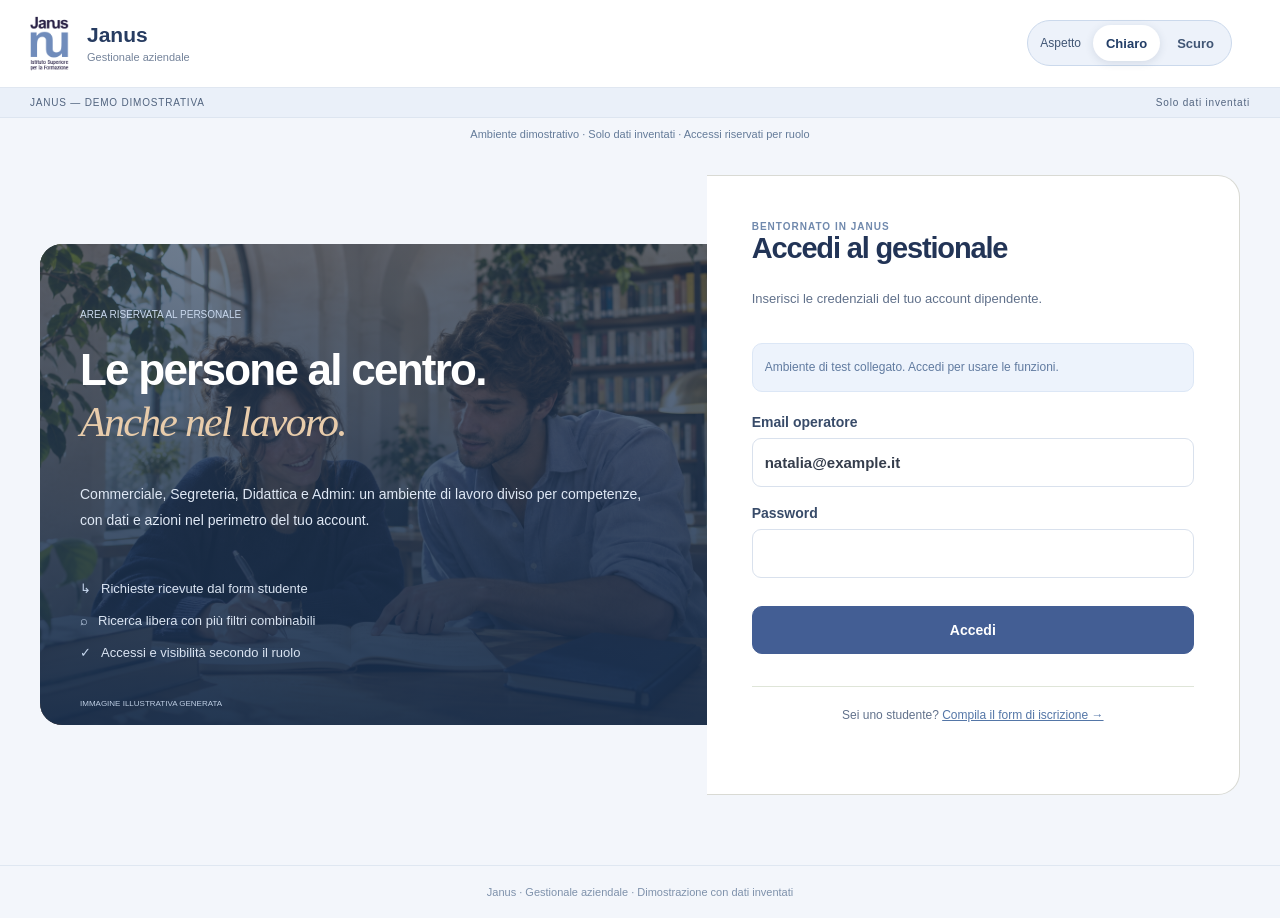
==== commit 08b80f01: "feat: let demo users switch and remember light or dark appearance" ====
--- a/gestionale-d.html
+++ b/gestionale-d.html
@@ -1,13 +1,13 @@
-<!doctype html><html lang="it"><head><meta charset="utf-8"><meta name="viewport" content="width=device-width,initial-scale=1"><meta name="robots" content="noindex,nofollow"><meta name="referrer" content="no-referrer"><title>Janus · Proposta D · Area personale</title><link rel="stylesheet" href="./style.css"><link rel="stylesheet" href="./enrollment.css"><link rel="stylesheet" href="./concept-c.css"><link rel="stylesheet" href="./concept-d.css"></head><body class="concept-c concept-d staff-c">
-<header class="topbar"><a class="brand" href="./iscrizione-d.html"><img src="./assets/janus_logo-1.png" alt="Janus — Istituto Superiore per la Formazione"><span>Janus<small>Gestionale aziendale</small></span></a><div class="account"><span id="account-label"></span><button id="show-password" class="quiet" hidden>La mia password</button><button id="logout" class="quiet" hidden>Esci ↗</button></div></header><div class="c-proposal"><span>JANUS — DEMO DIMOSTRATIVA</span><span>Solo dati inventati</span></div>
-<div class="demo-note">Ambiente dimostrativo · Solo dati inventati · Accessi riservati per ruolo</div>
-<main class="staff-main"><section id="welcome" class="welcome staff-login"><div class="staff-login-copy"><span class="login-illustration-note">IMMAGINE ILLUSTRATIVA GENERATA</span><span class="tag"><span class="tag-dot"></span> AREA RISERVATA AL PERSONALE</span><h1>Le persone al centro.<br><em>Anche nel lavoro.</em></h1><p>Commerciale, Segreteria, Didattica e Admin: un ambiente di lavoro diviso per competenze, con dati e azioni nel perimetro del tuo account.</p><ul class="login-features"><li><span class="feature-icon" aria-hidden="true">↳</span>Richieste ricevute dal form studente</li><li><span class="feature-icon" aria-hidden="true">⌕</span>Ricerca libera con più filtri combinabili</li><li><span class="feature-icon" aria-hidden="true">✓</span>Accessi e visibilità secondo il ruolo</li></ul></div>
-<section class="card login-card" aria-labelledby="login-title"><span class="eyebrow">BENTORNATO IN JANUS</span><h2 id="login-title">Accedi al gestionale</h2><p>Inserisci le credenziali del tuo account dipendente.</p><p id="connection" class="notice" role="status"></p><form id="login-form"><label>Email operatore<input type="email" name="email" autocomplete="username" value="natalia@example.it" required></label><label>Password<input type="password" name="password" autocomplete="current-password" required></label><button class="primary" id="login-button">Accedi</button><p id="login-error" class="error" role="alert"></p></form><p class="login-bottom">Sei uno studente? <a href="./iscrizione-d.html">Compila il form di iscrizione →</a></p></section></section>
-<section id="workspace" class="staff-workspace" hidden>
-<aside class="c-workspace-top"><div class="d-nav-label">IL TUO SPAZIO DI LAVORO</div><nav id="department-nav" class="department-nav" aria-label="Reparti disponibili"></nav><nav class="c-utility-nav" aria-label="Strumenti"><button id="show-search" aria-pressed="false">Archivio studenti</button><button id="show-form">+ Inserisci</button><a href="./iscrizione-d.html" target="_blank" rel="noopener">Form cliente ↗</a></nav><div class="d-nav-note"><b>Janus, insieme.</b><span>Ogni reparto contribuisce al percorso dello studente.</span></div></aside>
-<div class="staff-content"><div class="d-workspace-banner"><div><span class="d-eyebrow">PERSONE, PERCORSI, POSSIBILITÀ</span><h2>Il lavoro di oggi.<br><em>Il futuro di qualcuno.</em></h2><p>Richieste, studenti e attività: il tuo reparto, in un unico spazio.</p></div><img src="./assets/janus-studio-editoriale.png" alt="Scena illustrativa di studio"><small>Immagine illustrativa generata</small></div><div class="section-heading"><div><span class="eyebrow">GESTIONALE AZIENDALE</span><h1 id="workspace-title">Studenti e richieste</h1><p id="scope-label"></p></div><span class="workspace-status">DEMO · DATI DI PROVA</span></div>
-<section id="detail-view" class="card application-detail" hidden aria-labelledby="detail-title"><div class="search-card-heading"><h2 id="detail-title">Dettaglio richiesta</h2><button id="close-detail" class="quiet">Torna ai risultati</button></div><p id="detail-error" class="error" role="alert"></p><dl class="detail-grid"><div><dt>Studente</dt><dd id="detail-name"></dd></div><div><dt>Email studente</dt><dd id="detail-email"></dd></div><div><dt>Data di nascita</dt><dd id="detail-birth"></dd></div><div><dt>Indirizzo di studio</dt><dd id="detail-track"></dd></div><div><dt>Pacchetto richiesto</dt><dd id="detail-package"></dd></div></dl><section id="detail-guardian" hidden><hr class="form-divider"><h3>Genitore o tutore dichiarato</h3><p id="detail-guardian-status"></p><dl class="detail-grid"><div><dt>Nominativo</dt><dd id="detail-guardian-name"></dd></div><div><dt>Relazione</dt><dd id="detail-guardian-relation"></dd></div><div><dt>Email</dt><dd id="detail-guardian-email"></dd></div></dl><p class="field-help">Dati riservati ai reparti autorizzati. Dichiarazione, verifica del titolo e ruoli contrattuali restano distinti.</p></section></section><section id="department-view" hidden><div class="department-heading"><div><span id="department-number"></span><h2 id="department-title"></h2></div><p id="department-description"></p><span id="department-scope"></span></div><div id="department-metrics" class="department-metrics"></div><div class="department-section-title"><h3>Il lavoro del reparto</h3><span>AZIONI DISPONIBILI NELLA DEMO</span></div><div id="department-tasks" class="department-tasks"></div><p id="department-error" class="error" role="alert"></p><section id="department-output" class="card department-output" hidden><h3 id="department-output-title"></h3><div id="department-content"></div><div id="department-pagination" class="actions" hidden><button id="department-previous" class="quiet">Precedenti</button><span id="department-page-label"></span><button id="department-next" class="quiet">Successivi</button></div></section><p id="department-limit" class="department-limit"></p><details class="c-project-map"><summary>Il progetto completo: reparti e prossime fasi</summary><div class="project-map-grid"><article><b>Tutor</b><p>Registro attività, richieste e materiali didattici. Previsto nelle fasi successive, non operativo in questa demo.</p></article><article><b>Supervisore generale</b><p>Coordinamento e consultazione trasversale, senza modifiche ai dati di reparto. Non ancora attivato nella demo.</p></article><article><b>Finanza</b><p>Contratti, rate, incassi e rimborsi con autorizzazioni dedicate. Fuori dal perimetro della demo di venerdì.</p></article></div></details></section><section id="search-view" class="card" aria-labelledby="search-title"><div class="search-card-heading"><h2 id="search-title">Trova lo studente che cerchi</h2><span class="tag">FILTRI FACOLTATIVI</span></div><p class="search-intro">Usa uno o più filtri a tua scelta, oppure apri l’elenco con «Mostra tutti gli studenti».</p><form id="search-form"><div class="grid filters"><label class="filter-name">Nome o cognome<input name="name" maxlength="160" placeholder="Es. Giulia Rossi"></label><label class="filter-email">Email<input name="email" maxlength="160" placeholder="Es. giulia.rossi"></label><label class="filter-region">Regione<select name="region" class="region"><option value="">Tutte le regioni</option></select></label><label class="filter-age">Età da<input name="min_age" type="number" min="0" max="100" placeholder="Nessun minimo"></label><label class="filter-age">Età fino a<input name="max_age" type="number" min="0" max="100" placeholder="Nessun massimo"></label><label class="filter-year">Anno scolastico<select name="school_year" class="years"><option value="">Tutti gli anni</option></select></label><label class="filter-track">Indirizzo di studio<select name="study_track" class="study-tracks"><option value="">Tutti gli indirizzi</option></select></label><label class="filter-track">Pacchetto Janus<select name="service_package" class="package-filter"><option value="">Tutti i pacchetti</option></select></label></div><div class="actions search-actions"><button class="primary">Cerca studenti</button><button id="show-all-students" type="button" class="quiet">Mostra tutti gli studenti</button><button type="reset" class="quiet">Azzera filtri</button><span id="search-status" role="status" aria-live="polite"></span></div></form><p id="search-error" class="error" role="alert"></p><div id="search-empty" class="search-empty"><div class="empty-icon" aria-hidden="true">⌕</div><h3>Da chi vuoi iniziare?</h3><p>Cerca uno studente per nome, email, regione o percorso di studio. L’elenco si apre solo quando lo richiedi.</p></div><div id="results-table" class="table-wrap" hidden><table><caption class="sr-only">Studenti corrispondenti a tutti i filtri</caption><thead><tr><th>Studente</th><th>Email</th><th>Regione</th><th>Età</th><th>Anno scolastico</th><th>Indirizzo di studio</th><th>Pacchetto</th><th>Richiesta</th><th>Dettagli</th></tr></thead><tbody id="results"></tbody></table></div><div class="actions" id="pagination" hidden><button id="previous" class="quiet">Precedenti</button><span id="page-label"></span><button id="next" class="quiet">Successivi</button></div></section>
-<section id="form-view" class="card form-card" hidden aria-labelledby="form-title"><span class="eyebrow">NUOVA RICHIESTA DI PROVA</span><h2 id="form-title">Partiamo dai dati dello studente</h2><p>Questa sezione serve a inserire una nuova richiesta. I campi con * riguardano solo l’inserimento; nella ricerca tutti i filtri sono facoltativi. Documenti, contratti e iscrizioni reali restano nelle fasi successive.</p><form id="student-form" novalidate><fieldset class="age-selector"><legend>La richiesta riguarda uno studente</legend><div class="age-options"><label><input type="radio" name="student_age_group" value="adult"><span>Maggiorenne <small>18 anni o più</small></span></label><label><input type="radio" name="student_age_group" value="minor"><span>Minorenne <small>Con genitore o tutore</small></span></label></div><small data-error="student_age_group" class="error"></small><p class="field-help" data-age-hint></p></fieldset><div class="grid"><label>Nome inventato *<input name="given_name" maxlength="80" required autocomplete="off"><small data-error="given_name"></small></label><label>Cognome inventato *<input name="family_name" maxlength="80" required autocomplete="off"><small data-error="family_name"></small></label><label>Data di nascita inventata *<input name="birth_date" type="date" required><small data-error="birth_date"></small></label><label>Email inventata *<input name="email" type="email" placeholder="prova@example.test" maxlength="160" required autocomplete="off"><small data-error="email"></small></label><label>Regione *<select class="region" name="region" required><option value="">Scegli una regione</option></select><small data-error="region"></small></label><label>Anno scolastico *<select class="years" name="school_year" required><option value="">Scegli un anno</option></select><small data-error="school_year"></small></label><label class="full-width">Indirizzo di studio (facoltativo)<select name="study_track" class="study-tracks"><option value="">Non indicato</option></select><small data-error="study_track"></small></label></div><fieldset data-guardian-section class="guardian-panel" hidden><legend><div class="section-label"><span class="section-number">↳</span><div><h3>Genitore o tutore dello studente minorenne</h3><p>La richiesta deve essere compilata dal genitore o tutore. Usa solo dati inventati nella demo.</p></div></div></legend><div class="grid"><label>Relazione con lo studente *<select name="guardian_relationship"><option value="">Scegli una relazione</option><option value="genitore">Genitore</option><option value="tutore_legale">Tutore legale</option></select><small data-error="guardian_relationship"></small></label><label>Nome del genitore o tutore *<input name="guardian_given_name" maxlength="80" autocomplete="off"><small data-error="guardian_given_name"></small></label><label>Cognome del genitore o tutore *<input name="guardian_family_name" maxlength="80" autocomplete="off"><small data-error="guardian_family_name"></small></label><label>Email del genitore o tutore *<input name="guardian_email" type="email" maxlength="160" placeholder="genitore@example.test" autocomplete="off"><small data-error="guardian_email"></small></label></div><label class="checkbox"><input name="guardian_authority_confirm" type="checkbox"><span>Dichiaro di compilare questa richiesta come genitore o tutore dello studente minorenne. *</span></label><small data-error="guardian_authority_confirm" class="error"></small><p class="field-help">Il titolo dichiarato sarà verificato dal personale Janus. Questa dichiarazione non attribuisce automaticamente ruoli di contraente o pagatore.</p></fieldset><fieldset class="package-section"><legend><div class="section-label"><span class="section-number">03</span><div><h3>Il pacchetto Janus che ti interessa</h3><p>Indica una preferenza: il personale verificherà con te l’offerta e le condizioni.</p></div></div></legend><div class="package-grid" data-package-options></div><label class="checkbox package-undecided"><input type="radio" name="service_package" value="" checked><span>Non ho ancora scelto: preferisco confrontarmi con Janus.</span></label><small data-error="service_package" class="error"></small></fieldset><label class="checkbox"><input type="checkbox" name="synthetic_confirm" required><span>Confermo di aver inserito esclusivamente dati inventati. *</span></label><small data-error="synthetic_confirm" class="error"></small><p id="submit-error" class="error" role="alert"></p><div class="actions"><button id="submit-button" class="primary">Invia richiesta di prova</button><button type="button" id="cancel-form" class="quiet">Torna alla ricerca</button></div></form></section>
-<section id="receipt" class="card receipt" hidden tabindex="-1" aria-labelledby="receipt-title"><div class="success-icon" aria-hidden="true">✓</div><h2 id="receipt-title">Richiesta acquisita!</h2><p>Il salvataggio nel database è riuscito.</p><p id="receipt-name"></p><p class="reference" id="receipt-id"></p><p>È una registrazione dimostrativa: non costituisce approvazione o iscrizione ai servizi.</p><button class="primary" id="receipt-search">Vai alla ricerca</button><button class="quiet" id="receipt-new">Inserisci un’altra richiesta</button></section>
-<section id="password-view" class="card form-card" hidden aria-labelledby="password-title"><h2 id="password-title">Scegli la tua password</h2><p>Questa sarà la password da usare anche nelle prossime dimostrazioni. Usa almeno 12 caratteri e conservala nel tuo gestore password.</p><form id="password-form"><label>Nuova password<input name="new_password" type="password" autocomplete="new-password" minlength="12" maxlength="128" required></label><label>Ripeti la nuova password<input name="confirm_password" type="password" autocomplete="new-password" minlength="12" maxlength="128" required></label><p id="password-error" class="error" role="alert"></p><p id="password-status" role="status" aria-live="polite" style="color:#24784d"></p><div class="actions"><button id="save-password" class="primary">Salva la mia password</button><button id="cancel-password" type="button" class="quiet">Torna al gestionale</button></div></form></section>
-</div></section></main><footer>Janus · Gestionale aziendale · Dimostrazione con dati inventati</footer><script type="module" src="./app.js"></script><script type="module" src="./role-workspaces.js"></script></body></html>+<!doctype html><html lang="it"><head><meta charset="utf-8"><meta name="viewport" content="width=device-width,initial-scale=1"><meta name="robots" content="noindex,nofollow"><meta name="referrer" content="no-referrer"><title>Janus · Proposta D · Area personale</title><link rel="stylesheet" href="./style.css"><link rel="stylesheet" href="./enrollment.css"><link rel="stylesheet" href="./concept-c.css"><link rel="stylesheet" href="./concept-d.css"><link rel="stylesheet" href="./theme-switcher.css"><script type="module" src="./theme-switcher.js"></script></head><body class="concept-c concept-d staff-c">
+<header class="topbar"><a class="brand" href="./iscrizione-d.html"><img src="./assets/janus_logo-1.png" alt="Janus — Istituto Superiore per la Formazione"><span>Janus<small>Gestionale aziendale</small></span></a><div class="account"><span id="account-label"></span><button id="show-password" class="quiet" hidden>La mia password</button><button id="logout" class="quiet" hidden>Esci ↗</button></div></header><div class="c-proposal"><span>JANUS — DEMO DIMOSTRATIVA</span><span>Solo dati inventati</span></div>
+<div class="demo-note">Ambiente dimostrativo · Solo dati inventati · Accessi riservati per ruolo</div>
+<main class="staff-main"><section id="welcome" class="welcome staff-login"><div class="staff-login-copy"><span class="login-illustration-note">IMMAGINE ILLUSTRATIVA GENERATA</span><span class="tag"><span class="tag-dot"></span> AREA RISERVATA AL PERSONALE</span><h1>Le persone al centro.<br><em>Anche nel lavoro.</em></h1><p>Commerciale, Segreteria, Didattica e Admin: un ambiente di lavoro diviso per competenze, con dati e azioni nel perimetro del tuo account.</p><ul class="login-features"><li><span class="feature-icon" aria-hidden="true">↳</span>Richieste ricevute dal form studente</li><li><span class="feature-icon" aria-hidden="true">⌕</span>Ricerca libera con più filtri combinabili</li><li><span class="feature-icon" aria-hidden="true">✓</span>Accessi e visibilità secondo il ruolo</li></ul></div>
+<section class="card login-card" aria-labelledby="login-title"><span class="eyebrow">BENTORNATO IN JANUS</span><h2 id="login-title">Accedi al gestionale</h2><p>Inserisci le credenziali del tuo account dipendente.</p><p id="connection" class="notice" role="status"></p><form id="login-form"><label>Email operatore<input type="email" name="email" autocomplete="username" value="natalia@example.it" required></label><label>Password<input type="password" name="password" autocomplete="current-password" required></label><button class="primary" id="login-button">Accedi</button><p id="login-error" class="error" role="alert"></p></form><p class="login-bottom">Sei uno studente? <a href="./iscrizione-d.html">Compila il form di iscrizione →</a></p></section></section>
+<section id="workspace" class="staff-workspace" hidden>
+<aside class="c-workspace-top"><div class="d-nav-label">IL TUO SPAZIO DI LAVORO</div><nav id="department-nav" class="department-nav" aria-label="Reparti disponibili"></nav><nav class="c-utility-nav" aria-label="Strumenti"><button id="show-search" aria-pressed="false">Archivio studenti</button><button id="show-form">+ Inserisci</button><a href="./iscrizione-d.html" target="_blank" rel="noopener">Form cliente ↗</a></nav><div class="d-nav-note"><b>Janus, insieme.</b><span>Ogni reparto contribuisce al percorso dello studente.</span></div></aside>
+<div class="staff-content"><div class="d-workspace-banner"><div><span class="d-eyebrow">PERSONE, PERCORSI, POSSIBILITÀ</span><h2>Il lavoro di oggi.<br><em>Il futuro di qualcuno.</em></h2><p>Richieste, studenti e attività: il tuo reparto, in un unico spazio.</p></div><img src="./assets/janus-studio-editoriale.png" alt="Scena illustrativa di studio"><small>Immagine illustrativa generata</small></div><div class="section-heading"><div><span class="eyebrow">GESTIONALE AZIENDALE</span><h1 id="workspace-title">Studenti e richieste</h1><p id="scope-label"></p></div><span class="workspace-status">DEMO · DATI DI PROVA</span></div>
+<section id="detail-view" class="card application-detail" hidden aria-labelledby="detail-title"><div class="search-card-heading"><h2 id="detail-title">Dettaglio richiesta</h2><button id="close-detail" class="quiet">Torna ai risultati</button></div><p id="detail-error" class="error" role="alert"></p><dl class="detail-grid"><div><dt>Studente</dt><dd id="detail-name"></dd></div><div><dt>Email studente</dt><dd id="detail-email"></dd></div><div><dt>Data di nascita</dt><dd id="detail-birth"></dd></div><div><dt>Indirizzo di studio</dt><dd id="detail-track"></dd></div><div><dt>Pacchetto richiesto</dt><dd id="detail-package"></dd></div></dl><section id="detail-guardian" hidden><hr class="form-divider"><h3>Genitore o tutore dichiarato</h3><p id="detail-guardian-status"></p><dl class="detail-grid"><div><dt>Nominativo</dt><dd id="detail-guardian-name"></dd></div><div><dt>Relazione</dt><dd id="detail-guardian-relation"></dd></div><div><dt>Email</dt><dd id="detail-guardian-email"></dd></div></dl><p class="field-help">Dati riservati ai reparti autorizzati. Dichiarazione, verifica del titolo e ruoli contrattuali restano distinti.</p></section></section><section id="department-view" hidden><div class="department-heading"><div><span id="department-number"></span><h2 id="department-title"></h2></div><p id="department-description"></p><span id="department-scope"></span></div><div id="department-metrics" class="department-metrics"></div><div class="department-section-title"><h3>Il lavoro del reparto</h3><span>AZIONI DISPONIBILI NELLA DEMO</span></div><div id="department-tasks" class="department-tasks"></div><p id="department-error" class="error" role="alert"></p><section id="department-output" class="card department-output" hidden><h3 id="department-output-title"></h3><div id="department-content"></div><div id="department-pagination" class="actions" hidden><button id="department-previous" class="quiet">Precedenti</button><span id="department-page-label"></span><button id="department-next" class="quiet">Successivi</button></div></section><p id="department-limit" class="department-limit"></p><details class="c-project-map"><summary>Il progetto completo: reparti e prossime fasi</summary><div class="project-map-grid"><article><b>Tutor</b><p>Registro attività, richieste e materiali didattici. Previsto nelle fasi successive, non operativo in questa demo.</p></article><article><b>Supervisore generale</b><p>Coordinamento e consultazione trasversale, senza modifiche ai dati di reparto. Non ancora attivato nella demo.</p></article><article><b>Finanza</b><p>Contratti, rate, incassi e rimborsi con autorizzazioni dedicate. Fuori dal perimetro della demo di venerdì.</p></article></div></details></section><section id="search-view" class="card" aria-labelledby="search-title"><div class="search-card-heading"><h2 id="search-title">Trova lo studente che cerchi</h2><span class="tag">FILTRI FACOLTATIVI</span></div><p class="search-intro">Usa uno o più filtri a tua scelta, oppure apri l’elenco con «Mostra tutti gli studenti».</p><form id="search-form"><div class="grid filters"><label class="filter-name">Nome o cognome<input name="name" maxlength="160" placeholder="Es. Giulia Rossi"></label><label class="filter-email">Email<input name="email" maxlength="160" placeholder="Es. giulia.rossi"></label><label class="filter-region">Regione<select name="region" class="region"><option value="">Tutte le regioni</option></select></label><label class="filter-age">Età da<input name="min_age" type="number" min="0" max="100" placeholder="Nessun minimo"></label><label class="filter-age">Età fino a<input name="max_age" type="number" min="0" max="100" placeholder="Nessun massimo"></label><label class="filter-year">Anno scolastico<select name="school_year" class="years"><option value="">Tutti gli anni</option></select></label><label class="filter-track">Indirizzo di studio<select name="study_track" class="study-tracks"><option value="">Tutti gli indirizzi</option></select></label><label class="filter-track">Pacchetto Janus<select name="service_package" class="package-filter"><option value="">Tutti i pacchetti</option></select></label></div><div class="actions search-actions"><button class="primary">Cerca studenti</button><button id="show-all-students" type="button" class="quiet">Mostra tutti gli studenti</button><button type="reset" class="quiet">Azzera filtri</button><span id="search-status" role="status" aria-live="polite"></span></div></form><p id="search-error" class="error" role="alert"></p><div id="search-empty" class="search-empty"><div class="empty-icon" aria-hidden="true">⌕</div><h3>Da chi vuoi iniziare?</h3><p>Cerca uno studente per nome, email, regione o percorso di studio. L’elenco si apre solo quando lo richiedi.</p></div><div id="results-table" class="table-wrap" hidden><table><caption class="sr-only">Studenti corrispondenti a tutti i filtri</caption><thead><tr><th>Studente</th><th>Email</th><th>Regione</th><th>Età</th><th>Anno scolastico</th><th>Indirizzo di studio</th><th>Pacchetto</th><th>Richiesta</th><th>Dettagli</th></tr></thead><tbody id="results"></tbody></table></div><div class="actions" id="pagination" hidden><button id="previous" class="quiet">Precedenti</button><span id="page-label"></span><button id="next" class="quiet">Successivi</button></div></section>
+<section id="form-view" class="card form-card" hidden aria-labelledby="form-title"><span class="eyebrow">NUOVA RICHIESTA DI PROVA</span><h2 id="form-title">Partiamo dai dati dello studente</h2><p>Questa sezione serve a inserire una nuova richiesta. I campi con * riguardano solo l’inserimento; nella ricerca tutti i filtri sono facoltativi. Documenti, contratti e iscrizioni reali restano nelle fasi successive.</p><form id="student-form" novalidate><fieldset class="age-selector"><legend>La richiesta riguarda uno studente</legend><div class="age-options"><label><input type="radio" name="student_age_group" value="adult"><span>Maggiorenne <small>18 anni o più</small></span></label><label><input type="radio" name="student_age_group" value="minor"><span>Minorenne <small>Con genitore o tutore</small></span></label></div><small data-error="student_age_group" class="error"></small><p class="field-help" data-age-hint></p></fieldset><div class="grid"><label>Nome inventato *<input name="given_name" maxlength="80" required autocomplete="off"><small data-error="given_name"></small></label><label>Cognome inventato *<input name="family_name" maxlength="80" required autocomplete="off"><small data-error="family_name"></small></label><label>Data di nascita inventata *<input name="birth_date" type="date" required><small data-error="birth_date"></small></label><label>Email inventata *<input name="email" type="email" placeholder="prova@example.test" maxlength="160" required autocomplete="off"><small data-error="email"></small></label><label>Regione *<select class="region" name="region" required><option value="">Scegli una regione</option></select><small data-error="region"></small></label><label>Anno scolastico *<select class="years" name="school_year" required><option value="">Scegli un anno</option></select><small data-error="school_year"></small></label><label class="full-width">Indirizzo di studio (facoltativo)<select name="study_track" class="study-tracks"><option value="">Non indicato</option></select><small data-error="study_track"></small></label></div><fieldset data-guardian-section class="guardian-panel" hidden><legend><div class="section-label"><span class="section-number">↳</span><div><h3>Genitore o tutore dello studente minorenne</h3><p>La richiesta deve essere compilata dal genitore o tutore. Usa solo dati inventati nella demo.</p></div></div></legend><div class="grid"><label>Relazione con lo studente *<select name="guardian_relationship"><option value="">Scegli una relazione</option><option value="genitore">Genitore</option><option value="tutore_legale">Tutore legale</option></select><small data-error="guardian_relationship"></small></label><label>Nome del genitore o tutore *<input name="guardian_given_name" maxlength="80" autocomplete="off"><small data-error="guardian_given_name"></small></label><label>Cognome del genitore o tutore *<input name="guardian_family_name" maxlength="80" autocomplete="off"><small data-error="guardian_family_name"></small></label><label>Email del genitore o tutore *<input name="guardian_email" type="email" maxlength="160" placeholder="genitore@example.test" autocomplete="off"><small data-error="guardian_email"></small></label></div><label class="checkbox"><input name="guardian_authority_confirm" type="checkbox"><span>Dichiaro di compilare questa richiesta come genitore o tutore dello studente minorenne. *</span></label><small data-error="guardian_authority_confirm" class="error"></small><p class="field-help">Il titolo dichiarato sarà verificato dal personale Janus. Questa dichiarazione non attribuisce automaticamente ruoli di contraente o pagatore.</p></fieldset><fieldset class="package-section"><legend><div class="section-label"><span class="section-number">03</span><div><h3>Il pacchetto Janus che ti interessa</h3><p>Indica una preferenza: il personale verificherà con te l’offerta e le condizioni.</p></div></div></legend><div class="package-grid" data-package-options></div><label class="checkbox package-undecided"><input type="radio" name="service_package" value="" checked><span>Non ho ancora scelto: preferisco confrontarmi con Janus.</span></label><small data-error="service_package" class="error"></small></fieldset><label class="checkbox"><input type="checkbox" name="synthetic_confirm" required><span>Confermo di aver inserito esclusivamente dati inventati. *</span></label><small data-error="synthetic_confirm" class="error"></small><p id="submit-error" class="error" role="alert"></p><div class="actions"><button id="submit-button" class="primary">Invia richiesta di prova</button><button type="button" id="cancel-form" class="quiet">Torna alla ricerca</button></div></form></section>
+<section id="receipt" class="card receipt" hidden tabindex="-1" aria-labelledby="receipt-title"><div class="success-icon" aria-hidden="true">✓</div><h2 id="receipt-title">Richiesta acquisita!</h2><p>Il salvataggio nel database è riuscito.</p><p id="receipt-name"></p><p class="reference" id="receipt-id"></p><p>È una registrazione dimostrativa: non costituisce approvazione o iscrizione ai servizi.</p><button class="primary" id="receipt-search">Vai alla ricerca</button><button class="quiet" id="receipt-new">Inserisci un’altra richiesta</button></section>
+<section id="password-view" class="card form-card" hidden aria-labelledby="password-title"><h2 id="password-title">Scegli la tua password</h2><p>Questa sarà la password da usare anche nelle prossime dimostrazioni. Usa almeno 12 caratteri e conservala nel tuo gestore password.</p><form id="password-form"><label>Nuova password<input name="new_password" type="password" autocomplete="new-password" minlength="12" maxlength="128" required></label><label>Ripeti la nuova password<input name="confirm_password" type="password" autocomplete="new-password" minlength="12" maxlength="128" required></label><p id="password-error" class="error" role="alert"></p><p id="password-status" role="status" aria-live="polite" style="color:#24784d"></p><div class="actions"><button id="save-password" class="primary">Salva la mia password</button><button id="cancel-password" type="button" class="quiet">Torna al gestionale</button></div></form></section>
+</div></section></main><footer>Janus · Gestionale aziendale · Dimostrazione con dati inventati</footer><script type="module" src="./app.js"></script><script type="module" src="./role-workspaces.js"></script></body></html>
--- a/theme-switcher.css
+++ b/theme-switcher.css
@@ -0,0 +1,5 @@
+/* Controlli condivisi, cambio del tema senza navigazione o perdita dei dati. */
+.demo-theme-header{flex-wrap:wrap;gap:18px}.demo-theme-header .theme-switcher{display:flex;align-items:center;gap:4px;margin-left:auto;padding:4px;border:1px solid #cbd9ec;border-radius:30px;background:#edf2fa;color:#405574;flex-shrink:0}.theme-switcher .theme-mode-label{padding:0 8px;font-size:12px;font-weight:500}.theme-switcher .theme-mode-button{border:0;border-radius:24px;background:transparent;color:inherit;padding:8px 13px;min-height:36px;line-height:1.3;font:600 13px "Segoe UI",Arial,sans-serif;cursor:pointer}.theme-switcher .theme-mode-button[aria-pressed=true]{background:white;color:#233e67;box-shadow:0 2px 8px #243c6320}.theme-switcher .theme-mode-button:focus-visible{outline:3px solid #4b7bb6;outline-offset:3px}.theme-switcher .theme-mode-button:disabled{opacity:.6;cursor:wait}.theme-mode-status{position:absolute;width:1px;height:1px;margin:-1px;padding:0;overflow:hidden;clip-path:inset(50%);white-space:nowrap;border:0}.demo-theme-header .account{margin-left:0}
+.future-theme .demo-theme-header .theme-switcher{background:#142941;border-color:#42617f;color:#c0d9f2}.future-theme .theme-switcher .theme-mode-button[aria-pressed=true]{background:#27546b;color:#d1fbff;box-shadow:0 0 16px #86e8ed14}.future-theme .theme-switcher .theme-mode-button:focus-visible{outline-color:#86e8ed}
+@media(max-width:760px){.demo-theme-header .theme-switcher{order:3;flex:1 1 100%;margin:5px 0 0;justify-content:center;min-width:0}.demo-theme-header .account{margin-left:auto}.demo-theme-header .theme-mode-button{min-height:39px;font-size:14px;padding:9px 18px}.demo-theme-header .theme-mode-label{font-size:13px}.demo-theme-header .c-employee{margin-left:auto}}
+.theme-switcher .theme-mode-status[data-error=true]{position:static;width:auto;height:auto;margin:0 8px;clip-path:none;white-space:normal;font-size:12px;color:#a03f36}.future-theme .theme-switcher .theme-mode-status[data-error=true]{color:#ffbec8}
